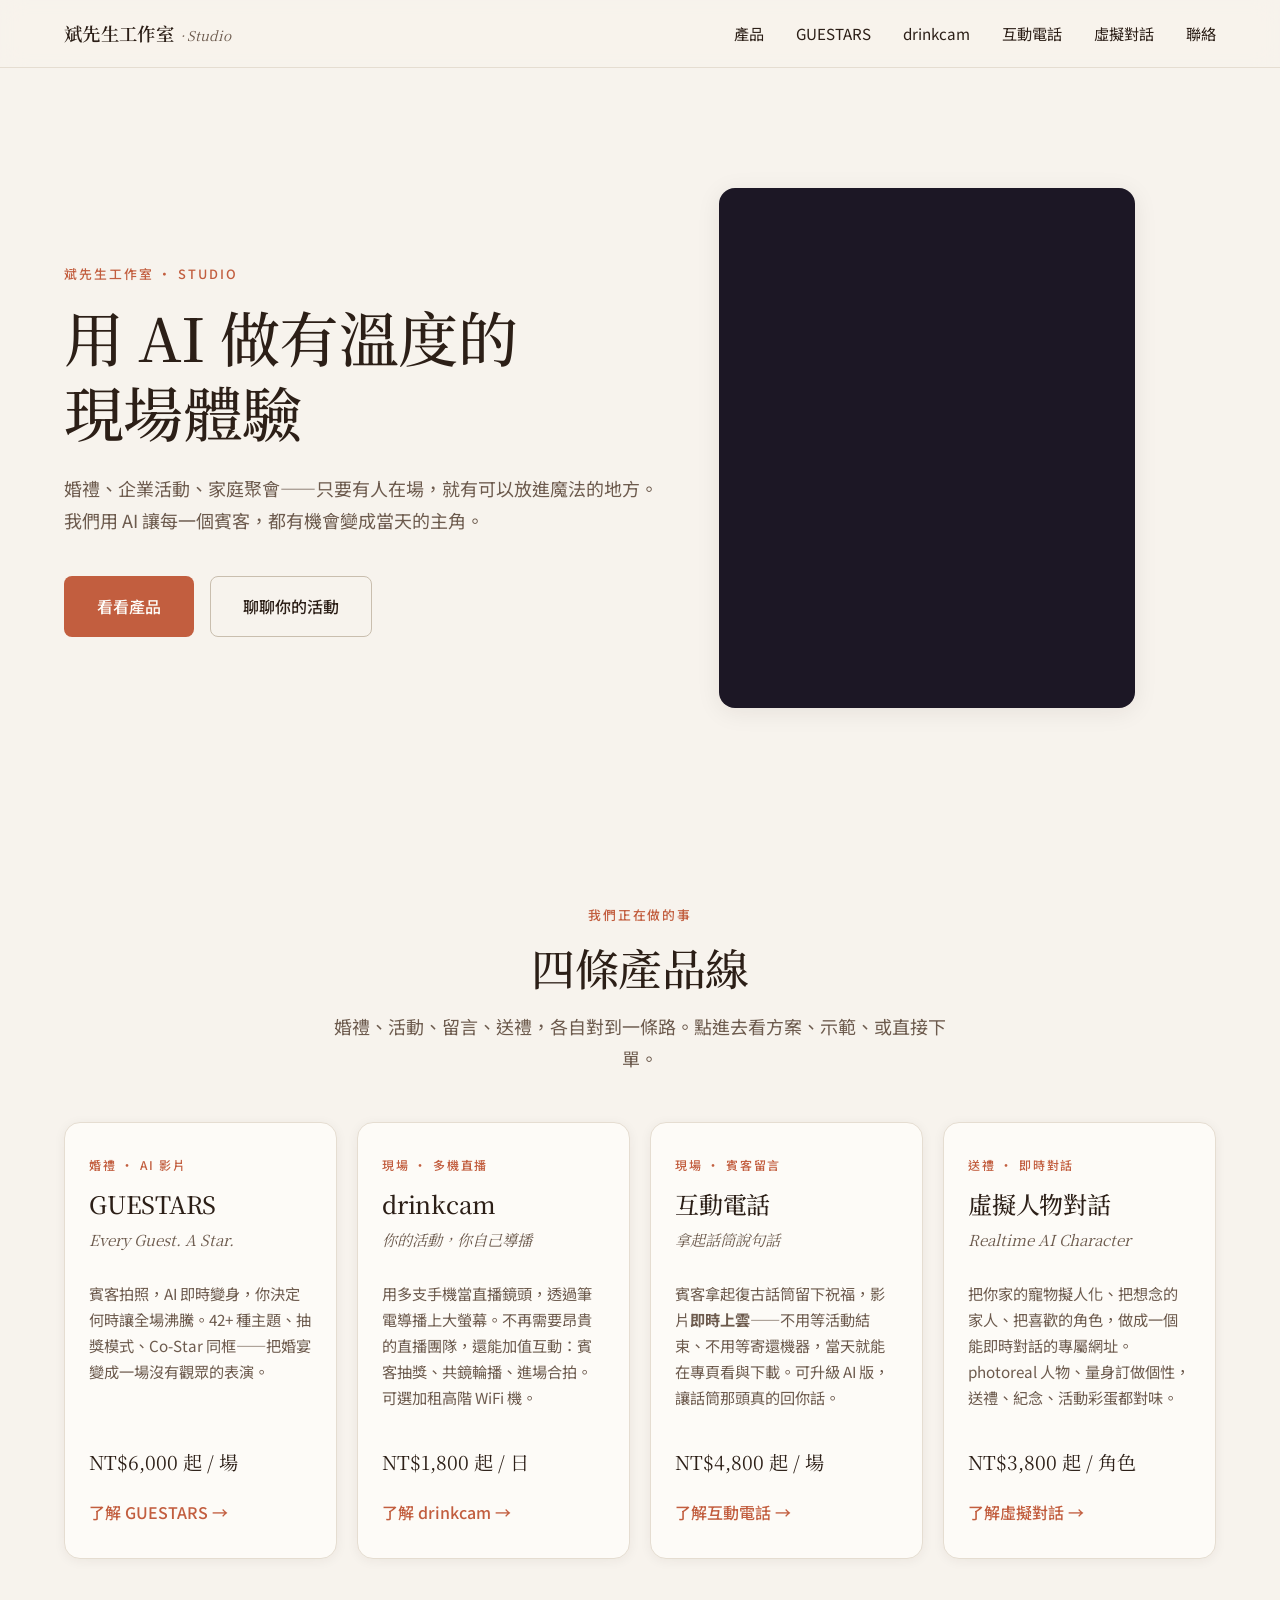
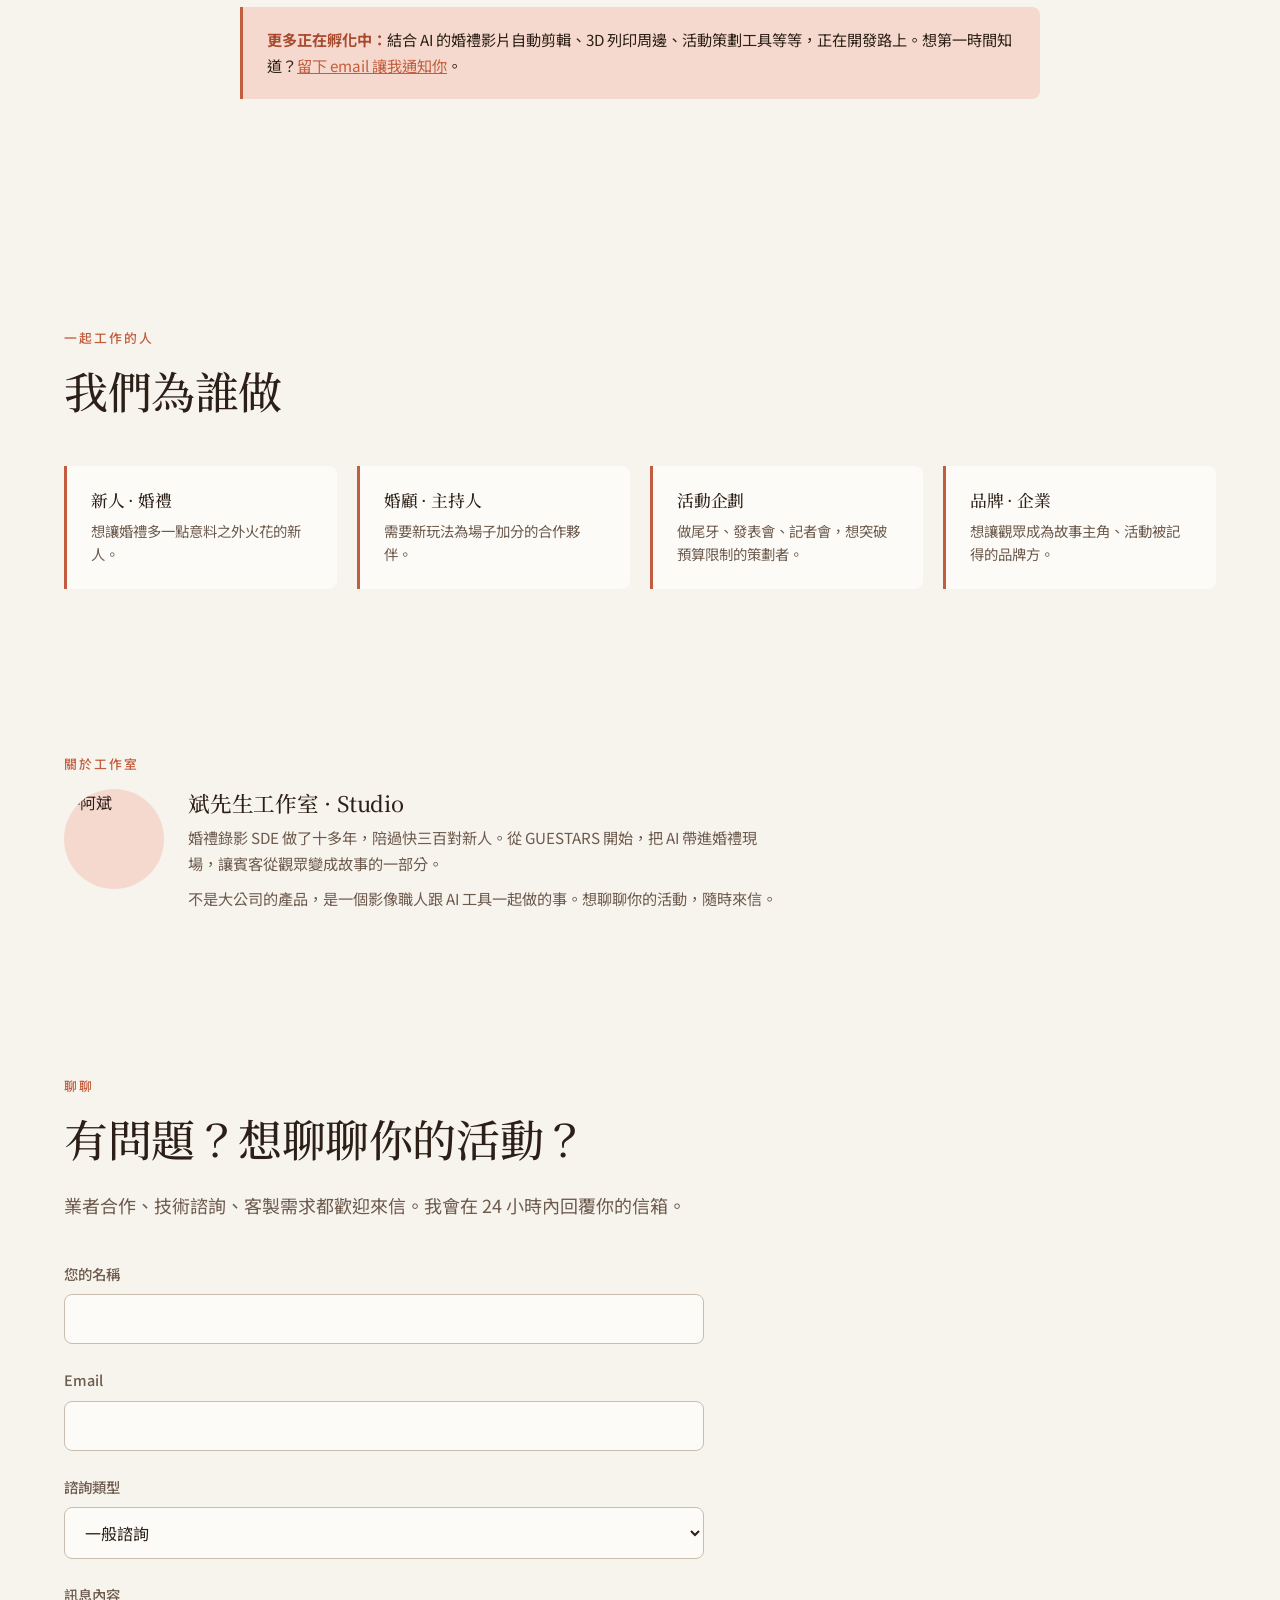
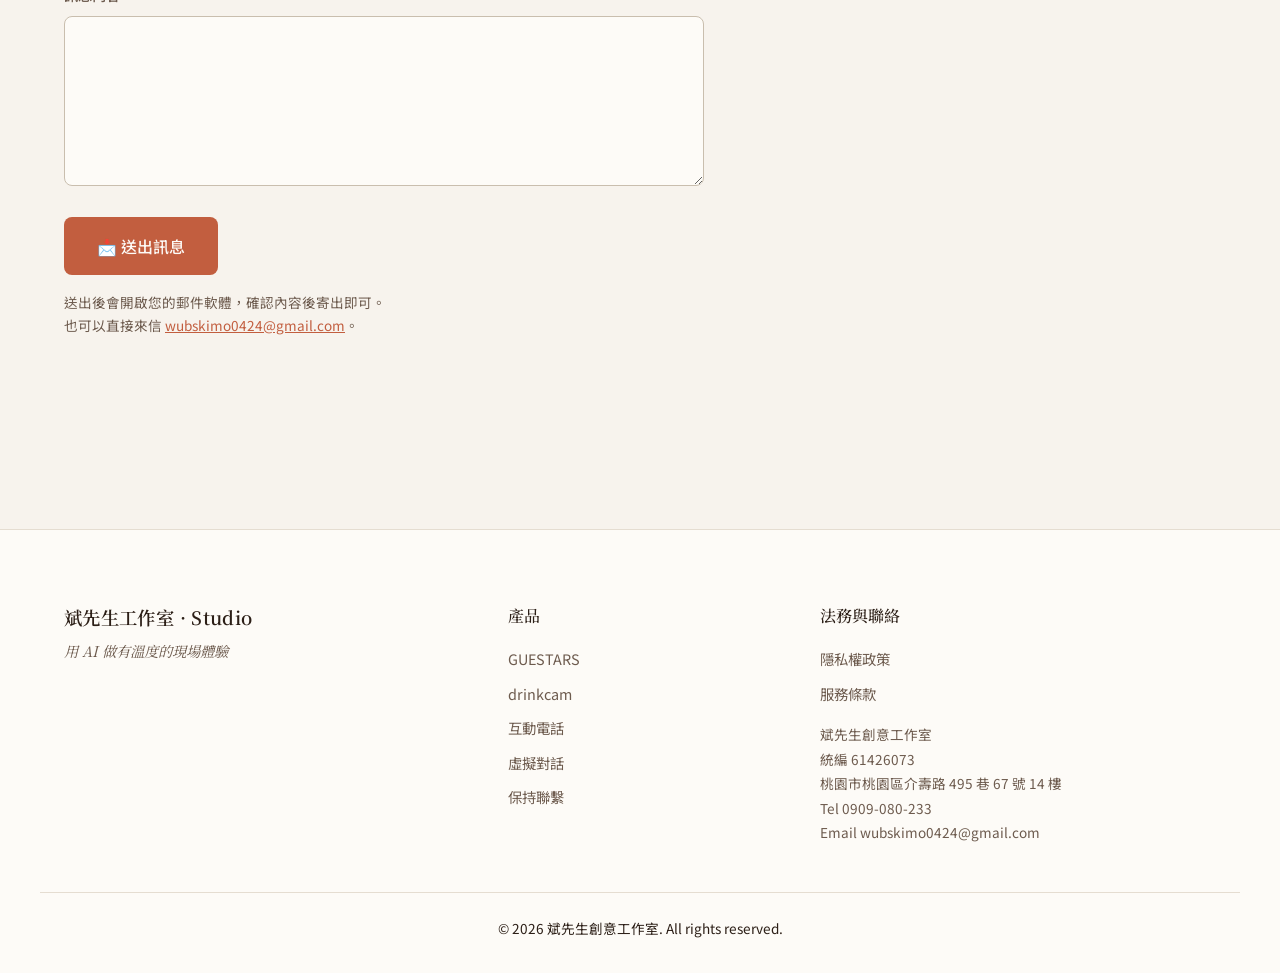
==== index.html @ a873904b "互動電話獨立為第四條產品線 市場既有名稱為「復古電話留言機／audio guestbook」，但同業多為 「錄在機器裡、活動後才給檔案」。本產品為自行改裝，可即時上雲、 網頁自助操作、並可升級 AI " ====
<!DOCTYPE html>
<html lang="zh-Hant">
<head>
  <meta charset="UTF-8">
  <meta name="viewport" content="width=device-width, initial-scale=1.0">
  <title>斌先生工作室 · Studio — 用 AI 做有溫度的現場體驗</title>
  <meta name="description" content="斌先生工作室 · Studio。GUESTARS 婚禮 AI 影片、drinkcam 多機直播、互動電話賓客留言、虛擬人物即時對話，讓每一場活動裡的每一個賓客都成為主角。">
  <meta property="og:title" content="斌先生工作室 · Studio">
  <meta property="og:description" content="用 AI 做有溫度的現場體驗">
  <link rel="preconnect" href="https://fonts.googleapis.com">
  <link rel="preconnect" href="https://fonts.gstatic.com" crossorigin>
  <link href="https://fonts.googleapis.com/css2?family=Noto+Serif+TC:wght@500;600;700&family=Noto+Sans+TC:wght@400;500;600&family=Playfair+Display:ital,wght@0,500;0,700;1,500&family=Inter:wght@400;500;600&display=swap" rel="stylesheet">
  <link rel="stylesheet" href="styles.css">
  <style>
    /* Hero with video */
    .hero-with-media {
      display: grid;
      grid-template-columns: 1.1fr 0.9fr;
      gap: 48px;
      align-items: center;
    }
    .hero-media {
      border-radius: var(--radius);
      overflow: hidden;
      box-shadow: var(--shadow-med);
      aspect-ratio: 4/5;
      background: var(--gs-navy);
      max-height: 520px;
    }
    .hero-media video { width: 100%; height: 100%; object-fit: contain; display: block; }
    @media (max-width: 900px) {
      .hero-with-media { grid-template-columns: 1fr; gap: 32px; }
    }
    /* Compact about */
    .about-compact {
      display: grid;
      grid-template-columns: 100px 1fr;
      gap: 24px;
      align-items: start;
      max-width: 720px;
    }
    .about-avatar {
      width: 100px;
      height: 100px;
      border-radius: 50%;
      overflow: hidden;
      background: var(--accent-soft);
    }
    .about-avatar img { width: 100%; height: 100%; object-fit: cover; }
    .about-compact h3 { font-size: 1.35rem; margin-bottom: 8px; }
    .about-compact p {
      color: var(--text-secondary);
      font-size: 0.95rem;
      line-height: 1.75;
    }
    .about-compact p + p { margin-top: 8px; }
    @media (max-width: 600px) {
      .about-compact { grid-template-columns: 80px 1fr; gap: 16px; }
      .about-avatar { width: 80px; height: 80px; }
    }
    /* 四條產品線：寬螢幕四欄，中等寬度 2×2，手機單欄 */
    .product-grid { grid-template-columns: repeat(4, 1fr); gap: 20px; }
    .product-grid .product-card { padding: 32px 24px; }
    @media (max-width: 1100px) {
      .product-grid { grid-template-columns: repeat(2, 1fr); gap: 24px; }
    }
  </style>
</head>
<body>

  <header class="site-header">
    <nav>
      <a href="/" class="brand">
        <span class="brand-name">斌先生工作室</span>
        <span class="brand-sub">· Studio</span>
      </a>
      <div class="nav-links">
        <a href="#products">產品</a>
        <a href="/guestars">GUESTARS</a>
        <a href="/drinkcam">drinkcam</a>
        <a href="/phone">互動電話</a>
        <a href="/virtualchar">虛擬對話</a>
        <a href="#contact">聯絡</a>
      </div>
      <button class="nav-toggle" aria-label="選單" onclick="this.classList.toggle('active');this.previousElementSibling.classList.toggle('open')">
        <span></span><span></span><span></span>
      </button>
    </nav>
  </header>

  <main>

    <!-- Hero with video -->
    <section class="hero">
      <div class="container">
        <div class="hero-with-media">
          <div>
            <p class="eyebrow">斌先生工作室 · Studio</p>
            <h1>用 AI 做有溫度的<br>現場體驗</h1>
            <p class="lead">婚禮、企業活動、家庭聚會——只要有人在場，就有可以放進魔法的地方。我們用 AI 讓每一個賓客，都有機會變成當天的主角。</p>
            <div class="cta-group">
              <a href="#products" class="btn btn-primary btn-lg">看看產品</a>
              <a href="#contact" class="btn btn-ghost btn-lg">聊聊你的活動</a>
            </div>
          </div>
          <div class="hero-media">
            <video autoplay muted loop playsinline
              poster="https://res.cloudinary.com/dmofz59ft/video/upload/so_1,f_jpg,w_800,q_auto/v1775562006/%E7%8F%BE%E5%A0%B4%E6%B0%A3%E6%B0%9B_xj6jec.jpg"
              src="https://res.cloudinary.com/dmofz59ft/video/upload/v1775562006/%E7%8F%BE%E5%A0%B4%E6%B0%A3%E6%B0%9B_xj6jec.mov">
            </video>
          </div>
        </div>
      </div>
    </section>

    <!-- Products (main draw, moved up) -->
    <section class="products" id="products">
      <div class="container">
        <div class="section-header">
          <p class="eyebrow">我們正在做的事</p>
          <h2>四條產品線</h2>
          <p class="lead">婚禮、活動、留言、送禮，各自對到一條路。點進去看方案、示範、或直接下單。</p>
        </div>
        <div class="product-grid">

          <article class="product-card">
            <span class="tag">婚禮 · AI 影片</span>
            <h3>GUESTARS</h3>
            <p class="tagline">Every Guest. A Star.</p>
            <p class="desc">賓客拍照，AI 即時變身，你決定何時讓全場沸騰。42+ 種主題、抽獎模式、Co-Star 同框——把婚宴變成一場沒有觀眾的表演。</p>
            <p class="price">NT$6,000 起 / 場</p>
            <a href="/guestars" class="card-link">了解 GUESTARS →</a>
          </article>

          <article class="product-card">
            <span class="tag">現場 · 多機直播</span>
            <h3>drinkcam</h3>
            <p class="tagline">你的活動，你自己導播</p>
            <p class="desc">用多支手機當直播鏡頭，透過筆電導播上大螢幕。不再需要昂貴的直播團隊，還能加值互動：賓客抽獎、共鏡輪播、進場合拍。可選加租高階 WiFi 機。</p>
            <p class="price">NT$1,800 起 / 日</p>
            <a href="/drinkcam" class="card-link">了解 drinkcam →</a>
          </article>

          <article class="product-card">
            <span class="tag">現場 · 賓客留言</span>
            <h3>互動電話</h3>
            <p class="tagline">拿起話筒說句話</p>
            <p class="desc">賓客拿起復古話筒留下祝福，影片<strong>即時上雲</strong>——不用等活動結束、不用等寄還機器，當天就能在專頁看與下載。可升級 AI 版，讓話筒那頭真的回你話。</p>
            <p class="price">NT$4,800 起 / 場</p>
            <a href="/phone" class="card-link">了解互動電話 →</a>
          </article>

          <article class="product-card">
            <span class="tag">送禮 · 即時對話</span>
            <h3>虛擬人物對話</h3>
            <p class="tagline">Realtime AI Character</p>
            <p class="desc">把你家的寵物擬人化、把想念的家人、把喜歡的角色，做成一個能即時對話的專屬網址。photoreal 人物、量身訂做個性，送禮、紀念、活動彩蛋都對味。</p>
            <p class="price">NT$3,800 起 / 角色</p>
            <a href="/virtualchar" class="card-link">了解虛擬對話 →</a>
          </article>

        </div>

        <div class="callout" style="margin-top:48px; max-width:800px; margin-left:auto; margin-right:auto;">
          <strong>更多正在孵化中：</strong>結合 AI 的婚禮影片自動剪輯、3D 列印周邊、活動策劃工具等等，正在開發路上。想第一時間知道？<a href="#contact" style="color:var(--accent);">留下 email 讓我通知你</a>。
        </div>
      </div>
    </section>

    <!-- Who We Serve -->
    <section class="who">
      <div class="container">
        <p class="eyebrow">一起工作的人</p>
        <h2>我們為誰做</h2>
        <div class="who-grid">
          <div class="who-item">
            <h4>新人 · 婚禮</h4>
            <p>想讓婚禮多一點意料之外火花的新人。</p>
          </div>
          <div class="who-item">
            <h4>婚顧 · 主持人</h4>
            <p>需要新玩法為場子加分的合作夥伴。</p>
          </div>
          <div class="who-item">
            <h4>活動企劃</h4>
            <p>做尾牙、發表會、記者會，想突破預算限制的策劃者。</p>
          </div>
          <div class="who-item">
            <h4>品牌 · 企業</h4>
            <p>想讓觀眾成為故事主角、活動被記得的品牌方。</p>
          </div>
        </div>
      </div>
    </section>

    <!-- Compact About (moved after products) -->
    <section class="about tight" id="about">
      <div class="container">
        <p class="eyebrow">關於工作室</p>
        <div class="about-compact">
          <div class="about-avatar">
            <img src="https://res.cloudinary.com/dmofz59ft/image/upload/w_200,h_200,c_fill,g_face,q_auto/v1775480224/%E9%98%BF%E6%96%8C_yod50g.webp" alt="阿斌">
          </div>
          <div>
            <h3>斌先生工作室 · Studio</h3>
            <p>婚禮錄影 SDE 做了十多年，陪過快三百對新人。從 GUESTARS 開始，把 AI 帶進婚禮現場，讓賓客從觀眾變成故事的一部分。</p>
            <p>不是大公司的產品，是一個影像職人跟 AI 工具一起做的事。想聊聊你的活動，隨時來信。</p>
          </div>
        </div>
      </div>
    </section>

    <!-- Contact -->
    <section class="contact" id="contact">
      <div class="container">
        <p class="eyebrow">聊聊</p>
        <h2>有問題？想聊聊你的活動？</h2>
        <p class="lead">業者合作、技術諮詢、客製需求都歡迎來信。我會在 24 小時內回覆你的信箱。</p>

        <form class="contact-form" id="contactForm">
          <div class="form-row">
            <label for="name">您的名稱</label>
            <input type="text" id="name" name="name" required>
          </div>
          <div class="form-row">
            <label for="email">Email</label>
            <input type="email" id="email" name="email" required>
          </div>
          <div class="form-row">
            <label for="type">諮詢類型</label>
            <select id="type" name="type">
              <option>一般諮詢</option>
              <option>婚顧 / 主持人合作</option>
              <option>企業活動 / 品牌合作</option>
              <option>客製化需求</option>
              <option>技術問題</option>
            </select>
          </div>
          <div class="form-row">
            <label for="message">訊息內容</label>
            <textarea id="message" name="message" rows="6" required></textarea>
          </div>
          <button type="submit" class="btn btn-primary btn-lg">📩 送出訊息</button>
          <p style="font-size:0.85rem; color:var(--text-secondary); margin-top:16px;">
            送出後會開啟您的郵件軟體，確認內容後寄出即可。<br>
            也可以直接來信
            <a href="mailto:wubskimo0424@gmail.com" style="color:var(--accent);">wubskimo0424@gmail.com</a>。
          </p>
        </form>
      </div>
    </section>

  </main>

  <footer class="site-footer">
    <div class="container footer-grid">
      <div class="footer-brand">
        <p class="brand-name">斌先生工作室 · Studio</p>
        <p class="tagline">用 AI 做有溫度的現場體驗</p>
      </div>
      <div class="footer-products">
        <p class="footer-heading">產品</p>
        <a href="/guestars">GUESTARS</a>
        <a href="/drinkcam">drinkcam</a>
        <a href="/phone">互動電話</a>
        <a href="/virtualchar">虛擬對話</a>
        <a href="#contact">保持聯繫</a>
      </div>
      <div class="footer-legal">
        <p class="footer-heading">法務與聯絡</p>
        <a href="/privacy">隱私權政策</a>
        <a href="/terms">服務條款</a>
        <address class="contact-info">
          斌先生創意工作室<br>
          統編 61426073<br>
          桃園市桃園區介壽路 495 巷 67 號 14 樓<br>
          Tel 0909-080-233<br>
          Email wubskimo0424@gmail.com
        </address>
      </div>
    </div>
    <div class="container footer-bottom">
      <p>© 2026 斌先生創意工作室. All rights reserved.</p>
    </div>
  </footer>

  <script>
    // 聯絡表單：官網為靜態站（無後端），改以使用者的郵件軟體寄出，
    // 收件人即為官網聯絡信箱。避免表單送出後無人收件。
    (function () {
      var form = document.getElementById('contactForm');
      if (!form) return;

      form.addEventListener('submit', function (e) {
        e.preventDefault();

        var name    = (form.name.value    || '').trim();
        var email   = (form.email.value   || '').trim();
        var type    = form.type.value     || '一般諮詢';
        var message = (form.message.value || '').trim();

        var subject = '【官網諮詢】' + type + ' — ' + name;
        var body    =
          '諮詢類型：' + type + '\n' +
          '姓名：'     + name + '\n' +
          'Email：'    + email + '\n' +
          '\n─────────────\n\n' +
          message + '\n';

        window.location.href =
          'mailto:wubskimo0424@gmail.com' +
          '?subject=' + encodeURIComponent(subject) +
          '&body='    + encodeURIComponent(body);
      });
    })();
  </script>

</body>
</html>
---- styles.css ----
/* ==========================================================================
   斌先生工作室 · Studio — Design System
   Claude 米色暖橘 × 文青職人
   ========================================================================== */

:root {
  /* Colors */
  --bg: #F7F3ED;
  --surface: #FDFBF7;
  --text-primary: #2C1F17;
  --text-secondary: #6D5B4E;
  --text-muted: #9B8A7C;
  --accent: #C25E3F;
  --accent-hover: #A94A2E;
  --accent-soft: #F5D9CE;
  --border: #E5DDD1;
  --border-strong: #C9BEAE;
  --success: #6B8B4D;

  /* GUESTARS 品牌沿用色 (子頁點綴用) */
  --gs-navy: #1C1725;
  --gs-coral: #C4819A;
  --gs-gold: #C9A87C;
  --gs-cream: #F5F0EB;

  /* Shadows */
  --shadow-soft: 0 2px 12px rgba(44, 31, 23, 0.06);
  --shadow-med: 0 4px 24px rgba(44, 31, 23, 0.08);
  --shadow-strong: 0 8px 32px rgba(44, 31, 23, 0.12);

  /* Typography */
  --font-serif: "Noto Serif TC", "Playfair Display", "EB Garamond", Georgia, serif;
  --font-sans: "Noto Sans TC", "Inter", -apple-system, BlinkMacSystemFont, "Segoe UI", sans-serif;
  --font-mono: "JetBrains Mono", "Fira Code", ui-monospace, monospace;

  /* Layout */
  --container-max: 1200px;
  --container-narrow: 800px;
  --section-py: 96px;
  --radius-sm: 8px;
  --radius: 16px;
  --radius-lg: 24px;
}

/* Reset */
*, *::before, *::after { box-sizing: border-box; margin: 0; padding: 0; }
html { scroll-behavior: smooth; scroll-padding-top: 80px; }
body {
  font-family: var(--font-sans);
  background: var(--bg);
  color: var(--text-primary);
  line-height: 1.7;
  -webkit-font-smoothing: antialiased;
  -moz-osx-font-smoothing: grayscale;
}
img, video { max-width: 100%; height: auto; display: block; }

/* Container */
.container {
  max-width: var(--container-max);
  margin: 0 auto;
  padding: 0 24px;
}
.container-narrow {
  max-width: var(--container-narrow);
  margin: 0 auto;
  padding: 0 24px;
}

/* Typography */
h1, h2, h3, h4, h5 {
  font-family: var(--font-serif);
  font-weight: 500;
  line-height: 1.25;
  color: var(--text-primary);
  letter-spacing: -0.01em;
}
h1 { font-size: clamp(2.25rem, 5vw, 3.75rem); }
h2 { font-size: clamp(1.75rem, 3.5vw, 2.75rem); }
h3 { font-size: 1.5rem; }
h4 { font-size: 1.25rem; }
h5 { font-size: 1.05rem; }

p, li { color: var(--text-primary); }
p + p { margin-top: 12px; }

.eyebrow {
  display: inline-block;
  font-size: 0.8rem;
  font-weight: 500;
  letter-spacing: 0.15em;
  text-transform: uppercase;
  color: var(--accent);
  margin-bottom: 14px;
}
.lead {
  font-size: 1.125rem;
  color: var(--text-secondary);
  max-width: 640px;
  margin-top: 24px;
  line-height: 1.75;
}
.tagline {
  font-family: var(--font-serif);
  font-style: italic;
  color: var(--text-secondary);
}
.text-muted { color: var(--text-secondary); }
.text-center { text-align: center; }
.text-center .lead { margin-left: auto; margin-right: auto; }

/* Site header */
.site-header {
  background: rgba(247, 243, 237, 0.85);
  backdrop-filter: saturate(180%) blur(12px);
  -webkit-backdrop-filter: saturate(180%) blur(12px);
  border-bottom: 1px solid var(--border);
  position: sticky;
  top: 0;
  z-index: 100;
}
.site-header nav {
  display: flex;
  justify-content: space-between;
  align-items: center;
  padding: 18px 24px;
  max-width: var(--container-max);
  margin: 0 auto;
}
.brand {
  text-decoration: none;
  color: var(--text-primary);
  display: inline-flex;
  align-items: baseline;
  gap: 6px;
}
.brand-name {
  font-family: var(--font-serif);
  font-size: 1.15rem;
  font-weight: 600;
  letter-spacing: 0.02em;
}
.brand-sub {
  font-family: var(--font-serif);
  font-style: italic;
  font-size: 0.85rem;
  color: var(--text-secondary);
}
.nav-links {
  display: flex;
  gap: 32px;
  align-items: center;
}
.nav-links a {
  color: var(--text-primary);
  text-decoration: none;
  font-size: 0.95rem;
  transition: color 0.2s;
  position: relative;
}
.nav-links a:hover { color: var(--accent); }
.nav-links a.active { color: var(--accent); }
.nav-links a.active::after {
  content: "";
  position: absolute;
  bottom: -6px; left: 0; right: 0;
  height: 2px;
  background: var(--accent);
  border-radius: 2px;
}

/* Sections */
section { padding: var(--section-py) 0; }
section.tight { padding: 64px 0; }

/* Hero */
.hero { padding: calc(var(--section-py) + 24px) 0 var(--section-py); }
.hero h1 { max-width: 900px; }

/* Buttons */
.btn {
  display: inline-flex;
  align-items: center;
  justify-content: center;
  gap: 6px;
  padding: 14px 28px;
  border-radius: var(--radius-sm);
  text-decoration: none;
  font-weight: 500;
  transition: all 0.2s;
  font-size: 0.95rem;
  cursor: pointer;
  border: 1px solid transparent;
  font-family: var(--font-sans);
  white-space: nowrap;
}
.btn-primary {
  background: var(--accent);
  color: var(--surface);
}
.btn-primary:hover {
  background: var(--accent-hover);
  transform: translateY(-1px);
}
.btn-ghost {
  background: transparent;
  color: var(--text-primary);
  border-color: var(--border-strong);
}
.btn-ghost:hover {
  border-color: var(--accent);
  color: var(--accent);
}
.btn-lg { padding: 16px 32px; font-size: 1rem; }
.cta-group {
  display: flex;
  gap: 16px;
  margin-top: 40px;
  flex-wrap: wrap;
}

/* Cards / Product grid */
.product-grid {
  display: grid;
  grid-template-columns: repeat(3, 1fr);
  gap: 28px;
  margin-top: 48px;
}
.product-card {
  background: var(--surface);
  padding: 40px 32px;
  border-radius: var(--radius);
  border: 1px solid var(--border);
  box-shadow: var(--shadow-soft);
  transition: transform 0.25s, box-shadow 0.25s;
  display: flex;
  flex-direction: column;
}
.product-card:hover {
  transform: translateY(-3px);
  box-shadow: var(--shadow-med);
}
.tag {
  display: inline-block;
  font-size: 0.75rem;
  color: var(--accent);
  text-transform: uppercase;
  letter-spacing: 0.15em;
  margin-bottom: 14px;
  font-weight: 500;
}
.product-card h3 { margin-bottom: 8px; }
.product-card .tagline { margin-bottom: 16px; font-size: 0.95rem; }
.product-card p.desc {
  color: var(--text-secondary);
  flex-grow: 1;
  margin-bottom: 24px;
  font-size: 0.95rem;
}
.price {
  font-family: var(--font-serif);
  font-size: 1.2rem;
  color: var(--text-primary);
  margin-bottom: 20px;
}
.card-link {
  color: var(--accent);
  text-decoration: none;
  font-weight: 500;
  margin-top: auto;
  display: inline-flex;
  align-items: center;
  gap: 4px;
  transition: gap 0.2s;
}
.card-link:hover { gap: 8px; }
.product-placeholder {
  background: transparent;
  border: 1px dashed var(--border-strong);
}
.product-placeholder h3 { color: var(--text-secondary); }

/* About */
.about-grid {
  display: grid;
  grid-template-columns: 1fr 1.5fr;
  gap: 64px;
  align-items: center;
}
.about-image img {
  border-radius: var(--radius);
  box-shadow: var(--shadow-med);
  aspect-ratio: 4/5;
  object-fit: cover;
  background: var(--border);
}
.about-text p + p { margin-top: 16px; color: var(--text-secondary); line-height: 1.8; }
.about-text > p:first-of-type { color: var(--text-primary); }

/* Who We Serve */
.who-grid {
  display: grid;
  grid-template-columns: repeat(4, 1fr);
  gap: 20px;
  margin-top: 48px;
}
.who-item {
  padding: 24px;
  border-left: 3px solid var(--accent);
  background: var(--surface);
  border-radius: 0 var(--radius-sm) var(--radius-sm) 0;
}
.who-item h4 { margin-bottom: 8px; font-size: 1.05rem; }
.who-item p { color: var(--text-secondary); font-size: 0.9rem; line-height: 1.6; }

/* Contact form */
.contact-form {
  max-width: 640px;
  margin-top: 40px;
}
.form-row { margin-bottom: 24px; }
.form-row label {
  display: block;
  margin-bottom: 8px;
  font-size: 0.9rem;
  color: var(--text-secondary);
  font-weight: 500;
}
.form-row input,
.form-row select,
.form-row textarea {
  width: 100%;
  padding: 12px 16px;
  border: 1px solid var(--border-strong);
  border-radius: var(--radius-sm);
  background: var(--surface);
  font-family: var(--font-sans);
  font-size: 1rem;
  color: var(--text-primary);
  transition: border-color 0.2s, box-shadow 0.2s;
}
.form-row input:focus,
.form-row select:focus,
.form-row textarea:focus {
  outline: none;
  border-color: var(--accent);
  box-shadow: 0 0 0 3px var(--accent-soft);
}
.form-row textarea { resize: vertical; min-height: 120px; }

/* Footer */
.site-footer {
  background: var(--surface);
  border-top: 1px solid var(--border);
  padding: 72px 0 32px;
  margin-top: 96px;
}
.footer-grid {
  display: grid;
  grid-template-columns: 1.5fr 1fr 1.5fr;
  gap: 48px;
  margin-bottom: 48px;
}
.footer-brand .brand-name { font-size: 1.15rem; }
.footer-brand .tagline { margin-top: 6px; font-size: 0.9rem; }
.footer-heading {
  font-family: var(--font-serif);
  font-weight: 500;
  font-size: 1rem;
  color: var(--text-primary);
  margin-bottom: 18px;
}
.site-footer a {
  color: var(--text-secondary);
  text-decoration: none;
  display: block;
  margin-bottom: 10px;
  font-size: 0.9rem;
  transition: color 0.2s;
}
.site-footer a:hover { color: var(--accent); }
.contact-info {
  color: var(--text-secondary);
  font-size: 0.85rem;
  margin-top: 16px;
  line-height: 1.8;
  font-style: normal;
}
.footer-bottom {
  border-top: 1px solid var(--border);
  padding-top: 24px;
  text-align: center;
  color: var(--text-muted);
  font-size: 0.85rem;
}

/* --------------------------------------------------------
   Product page specifics — 定價表、方案、FAQ
   -------------------------------------------------------- */
.section-header { text-align: center; margin-bottom: 40px; }
.section-header p.lead { margin: 16px auto 0; }

.pricing-plans {
  display: grid;
  grid-template-columns: repeat(3, 1fr);
  gap: 24px;
  margin-top: 48px;
}
.pricing-plan {
  background: var(--surface);
  border: 1px solid var(--border);
  border-radius: var(--radius);
  padding: 36px 28px 32px;
  display: flex;
  flex-direction: column;
  transition: transform 0.2s, box-shadow 0.2s;
}
.pricing-plan:hover { box-shadow: var(--shadow-soft); }
.pricing-plan.recommended {
  border-color: var(--accent);
  background: var(--surface);
  position: relative;
  box-shadow: var(--shadow-med);
}
.pricing-plan.recommended::before {
  content: "推薦";
  position: absolute;
  top: -12px;
  left: 50%;
  transform: translateX(-50%);
  background: var(--accent);
  color: var(--surface);
  padding: 5px 14px;
  border-radius: 999px;
  font-size: 0.75rem;
  letter-spacing: 0.15em;
  font-weight: 500;
}
.plan-name {
  font-family: var(--font-serif);
  font-size: 1.15rem;
  color: var(--text-primary);
  margin-bottom: 6px;
}
.plan-desc {
  color: var(--text-secondary);
  font-size: 0.9rem;
  margin-bottom: 20px;
}
.plan-price {
  font-family: var(--font-serif);
  font-size: 2.25rem;
  color: var(--text-primary);
  margin: 0 0 4px;
  line-height: 1.1;
}
.plan-price small {
  font-size: 0.9rem;
  color: var(--text-secondary);
  font-family: var(--font-sans);
  font-weight: normal;
}
.plan-unit { font-size: 0.85rem; color: var(--text-secondary); margin-bottom: 20px; }
.plan-features {
  list-style: none;
  padding: 0;
  margin: 20px 0 24px;
  flex-grow: 1;
}
.plan-features li {
  padding: 10px 0;
  border-bottom: 1px solid var(--border);
  color: var(--text-secondary);
  font-size: 0.9rem;
  padding-left: 22px;
  position: relative;
  line-height: 1.5;
}
.plan-features li:last-child { border-bottom: none; }
.plan-features li::before {
  content: "✓";
  position: absolute;
  left: 0;
  color: var(--accent);
  font-weight: 600;
}

/* FAQ */
.faq-list { margin-top: 40px; }
.faq-item {
  border-bottom: 1px solid var(--border);
  padding: 24px 0;
}
.faq-item h4 { margin-bottom: 10px; color: var(--text-primary); font-size: 1.1rem; }
.faq-item p { color: var(--text-secondary); line-height: 1.7; }

/* Feature list (drinkcam) */
.feature-list {
  display: grid;
  grid-template-columns: repeat(3, 1fr);
  gap: 32px;
  margin-top: 48px;
}
.feature {
  padding: 8px 0;
}
.feature h4 { margin-bottom: 10px; }
.feature p { color: var(--text-secondary); font-size: 0.95rem; }

/* How it works step blocks */
.steps {
  display: grid;
  grid-template-columns: repeat(4, 1fr);
  gap: 20px;
  margin-top: 48px;
}
.step {
  text-align: center;
  padding: 24px 16px;
  background: var(--surface);
  border-radius: var(--radius);
  border: 1px solid var(--border);
}
.step-num {
  font-family: var(--font-serif);
  font-size: 2rem;
  color: var(--accent);
  display: block;
  margin-bottom: 8px;
}
.step h4 { font-size: 1rem; margin-bottom: 6px; }
.step p { font-size: 0.85rem; color: var(--text-secondary); }

/* Note / callout */
.callout {
  background: var(--accent-soft);
  border-left: 3px solid var(--accent);
  padding: 20px 24px;
  border-radius: 0 var(--radius-sm) var(--radius-sm) 0;
  margin: 32px 0;
  color: var(--text-primary);
  font-size: 0.95rem;
}
.callout strong { color: var(--accent-hover); }

/* Legal pages */
.legal-content { padding: 64px 0 96px; }
.legal-content h1 { margin-bottom: 8px; }
.legal-content .updated {
  color: var(--text-muted);
  font-size: 0.9rem;
  margin-bottom: 40px;
}
.legal-content h2 { margin: 40px 0 12px; font-size: 1.35rem; }
.legal-content p { margin-bottom: 12px; color: var(--text-secondary); line-height: 1.85; }
.legal-content ol, .legal-content ul {
  margin: 12px 0 20px 24px;
  color: var(--text-secondary);
}
.legal-content li { margin-bottom: 6px; line-height: 1.75; }

/* Responsive */
/* Hamburger menu button (hidden on desktop) */
.nav-toggle {
  display: none;
  background: none;
  border: none;
  cursor: pointer;
  padding: 8px;
  z-index: 110;
}
.nav-toggle span {
  display: block;
  width: 24px;
  height: 2px;
  background: var(--text-primary);
  margin: 5px 0;
  border-radius: 2px;
  transition: transform 0.3s, opacity 0.3s;
}
.nav-toggle.active span:nth-child(1) { transform: translateY(7px) rotate(45deg); }
.nav-toggle.active span:nth-child(2) { opacity: 0; }
.nav-toggle.active span:nth-child(3) { transform: translateY(-7px) rotate(-45deg); }

@media (max-width: 900px) {
  :root { --section-py: 72px; }
  .about-grid { grid-template-columns: 1fr; gap: 32px; }
  .product-grid { grid-template-columns: 1fr; }
  .who-grid { grid-template-columns: repeat(2, 1fr); }
  .pricing-plans { grid-template-columns: 1fr; }
  .feature-list { grid-template-columns: 1fr; }
  .steps { grid-template-columns: repeat(2, 1fr); }
  .footer-grid { grid-template-columns: 1fr; gap: 32px; }
  .site-header nav { padding: 14px 20px; }

  .nav-toggle { display: block; }
  .nav-links {
    display: none;
    position: absolute;
    top: 100%;
    left: 0;
    right: 0;
    background: var(--surface);
    flex-direction: column;
    gap: 0;
    border-bottom: 1px solid var(--border);
    box-shadow: var(--shadow-med);
  }
  .nav-links.open { display: flex; }
  .nav-links a {
    padding: 16px 24px;
    border-top: 1px solid var(--border);
    font-size: 1rem;
  }
  .nav-links a.active::after { display: none; }
}
@media (max-width: 600px) {
  :root { --section-py: 56px; }
  .who-grid { grid-template-columns: 1fr; }
  .steps { grid-template-columns: 1fr; }
  .cta-group .btn { width: 100%; }
}
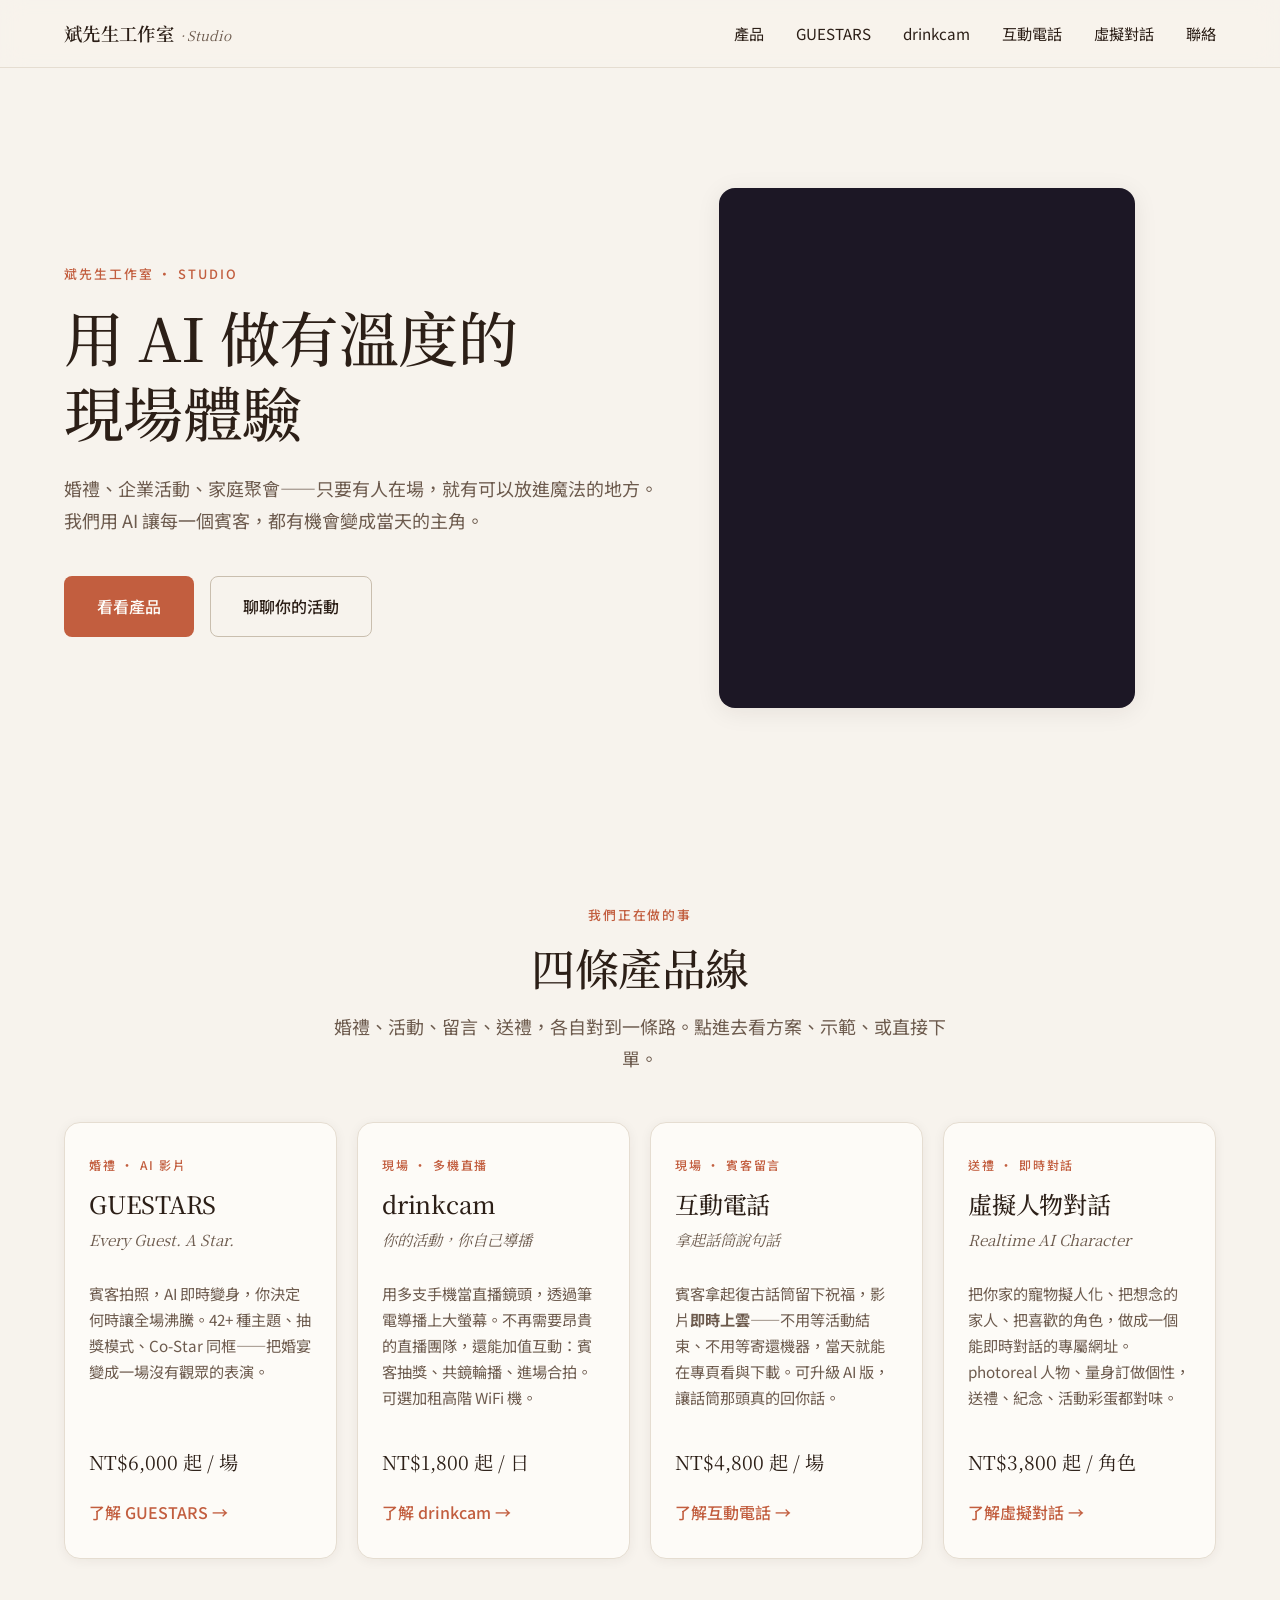
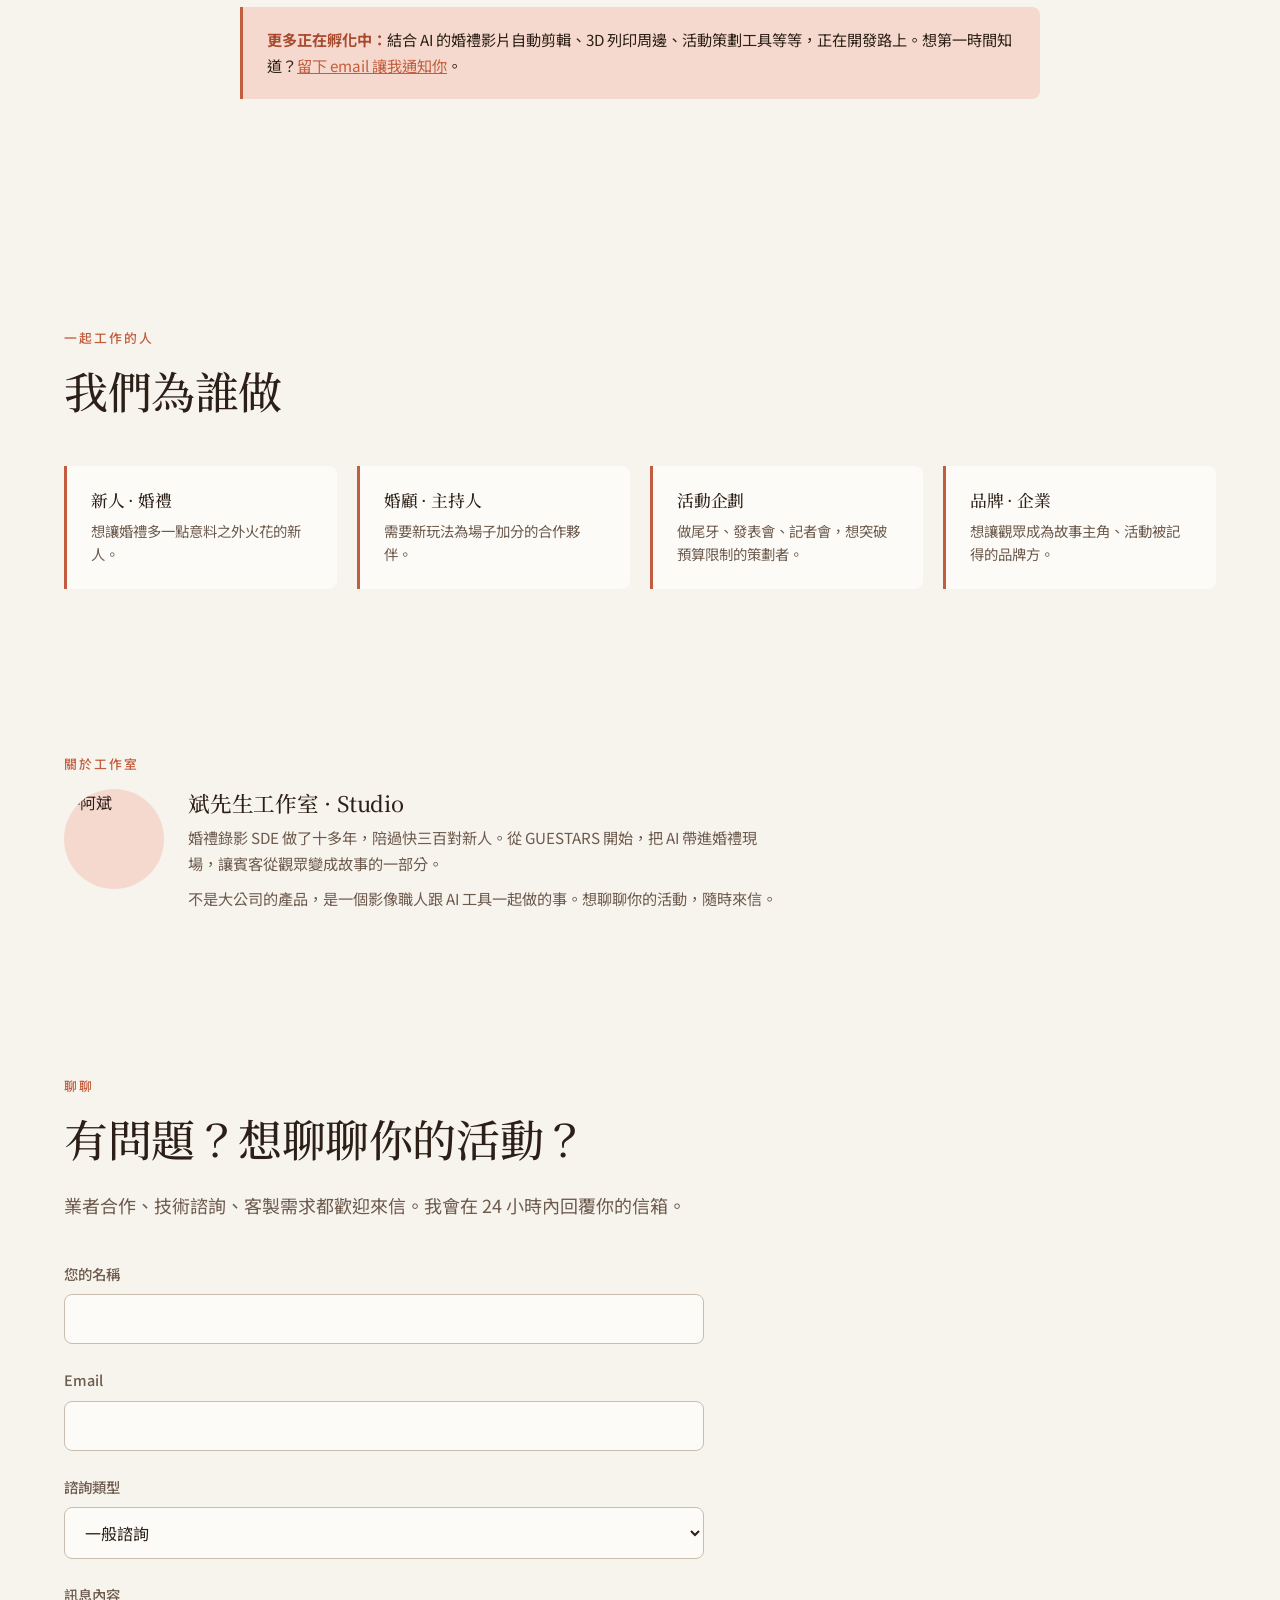
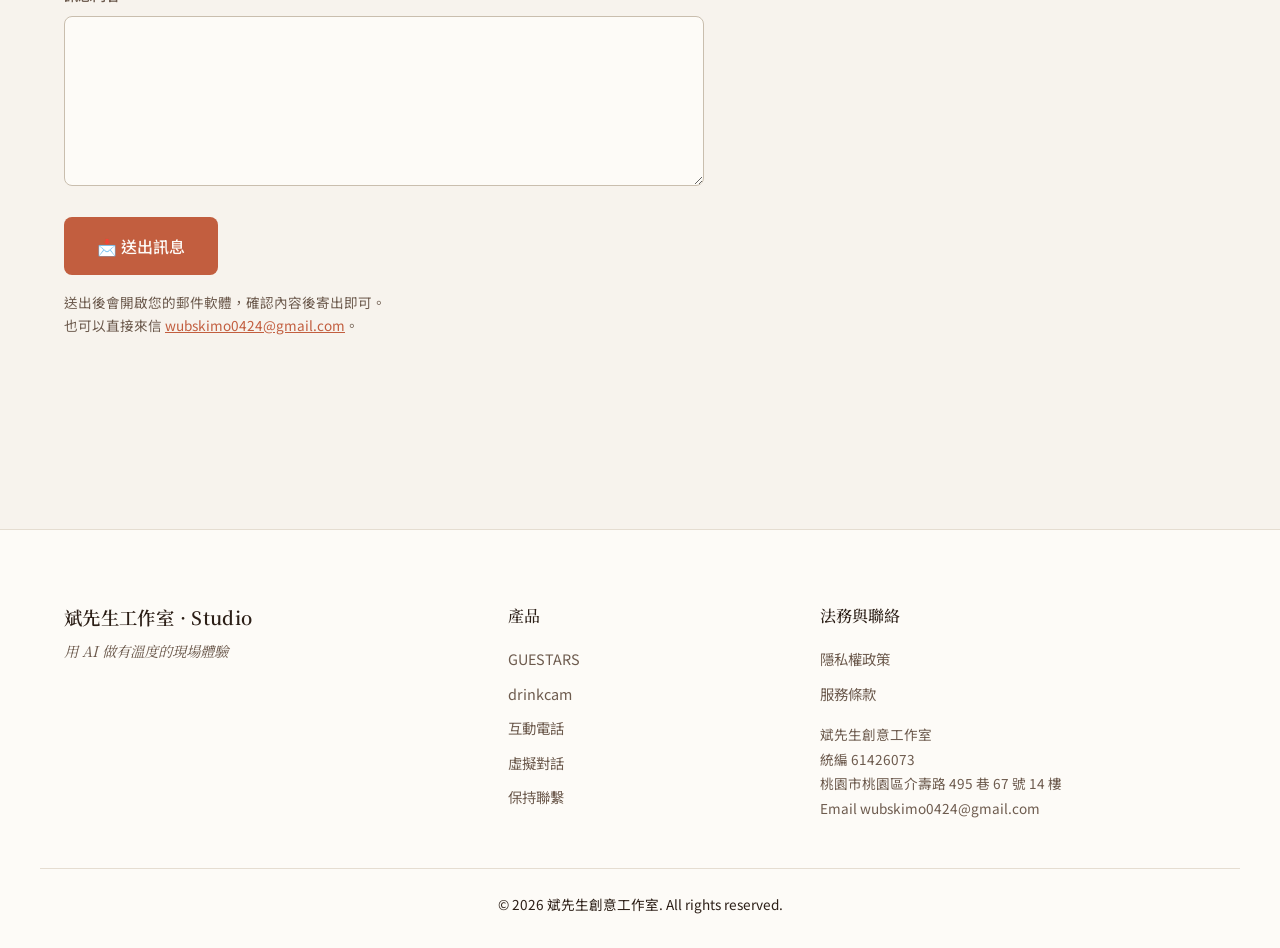
==== commit 22b543fd: "全站移除電話號碼 綠界審查已通過，電話號碼公開後接到大量廣告電話， 自頁尾、隱私/條款頁、ecpay-review、結構化資料(Organization telephone) 與 llms.txt 全" ====
--- a/index.html
+++ b/index.html
@@ -65,6 +65,48 @@
       .product-grid { grid-template-columns: repeat(2, 1fr); gap: 24px; }
     }
   </style>
+
+  <script type="application/ld+json">
+{
+  "@context": "https://schema.org",
+  "@graph": [
+    {
+      "@type": "Organization",
+      "@id": "https://guestars.tw/#org",
+      "name": "斌先生工作室",
+      "alternateName": [
+        "Binsir Studio",
+        "斌先生創意工作室"
+      ],
+      "url": "https://guestars.tw",
+      "email": "wubskimo0424@gmail.com",
+      "taxID": "61426073",
+      "description": "用 AI 做有溫度的現場體驗。婚禮 AI 影片變身、多機直播、互動電話賓客留言、虛擬人物即時對話。",
+      "address": {
+        "@type": "PostalAddress",
+        "streetAddress": "介壽路 495 巷 67 號 14 樓",
+        "addressLocality": "桃園區",
+        "addressRegion": "桃園市",
+        "addressCountry": "TW"
+      },
+      "areaServed": {
+        "@type": "Country",
+        "name": "台灣"
+      }
+    },
+    {
+      "@type": "WebSite",
+      "@id": "https://guestars.tw/#website",
+      "url": "https://guestars.tw",
+      "name": "斌先生工作室 · Studio",
+      "publisher": {
+        "@id": "https://guestars.tw/#org"
+      },
+      "inLanguage": "zh-Hant"
+    }
+  ]
+}
+  </script>
 </head>
 <body>
 
@@ -274,7 +316,6 @@
           斌先生創意工作室<br>
           統編 61426073<br>
           桃園市桃園區介壽路 495 巷 67 號 14 樓<br>
-          Tel 0909-080-233<br>
           Email wubskimo0424@gmail.com
         </address>
       </div>
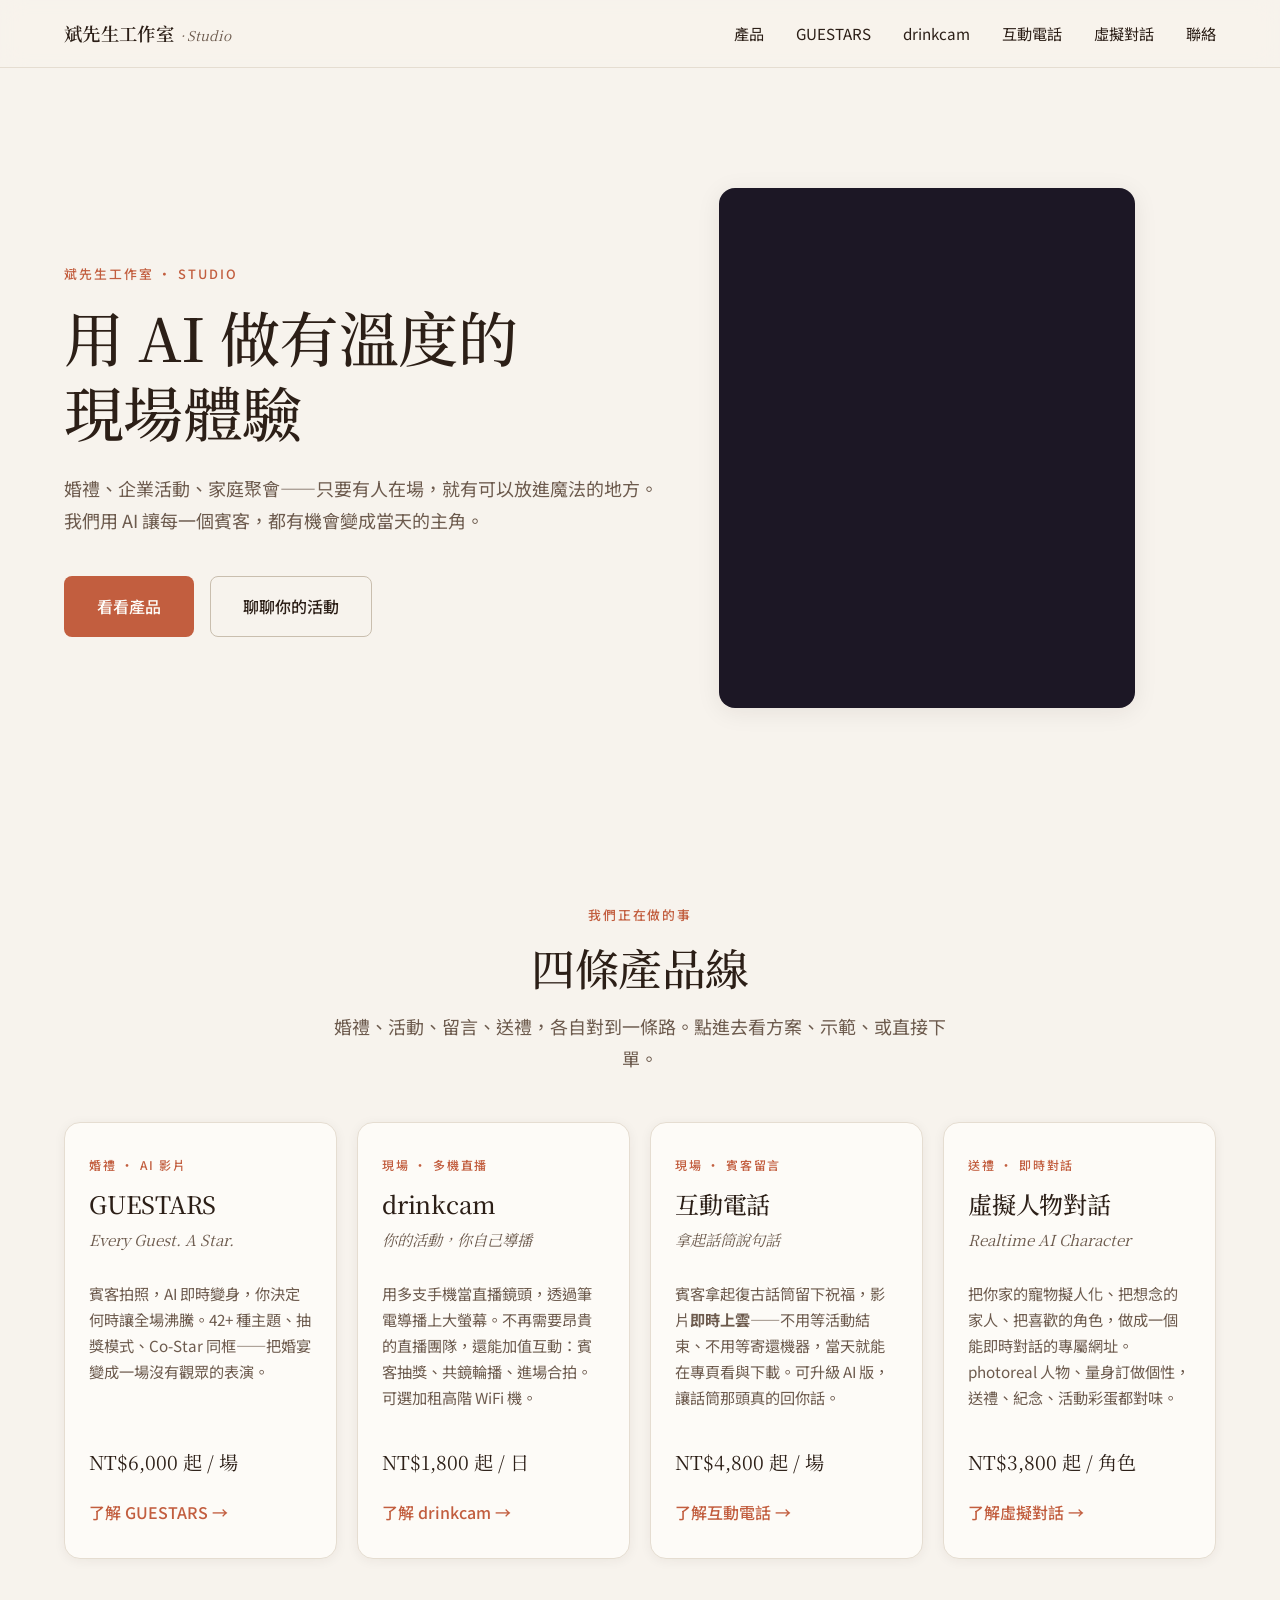
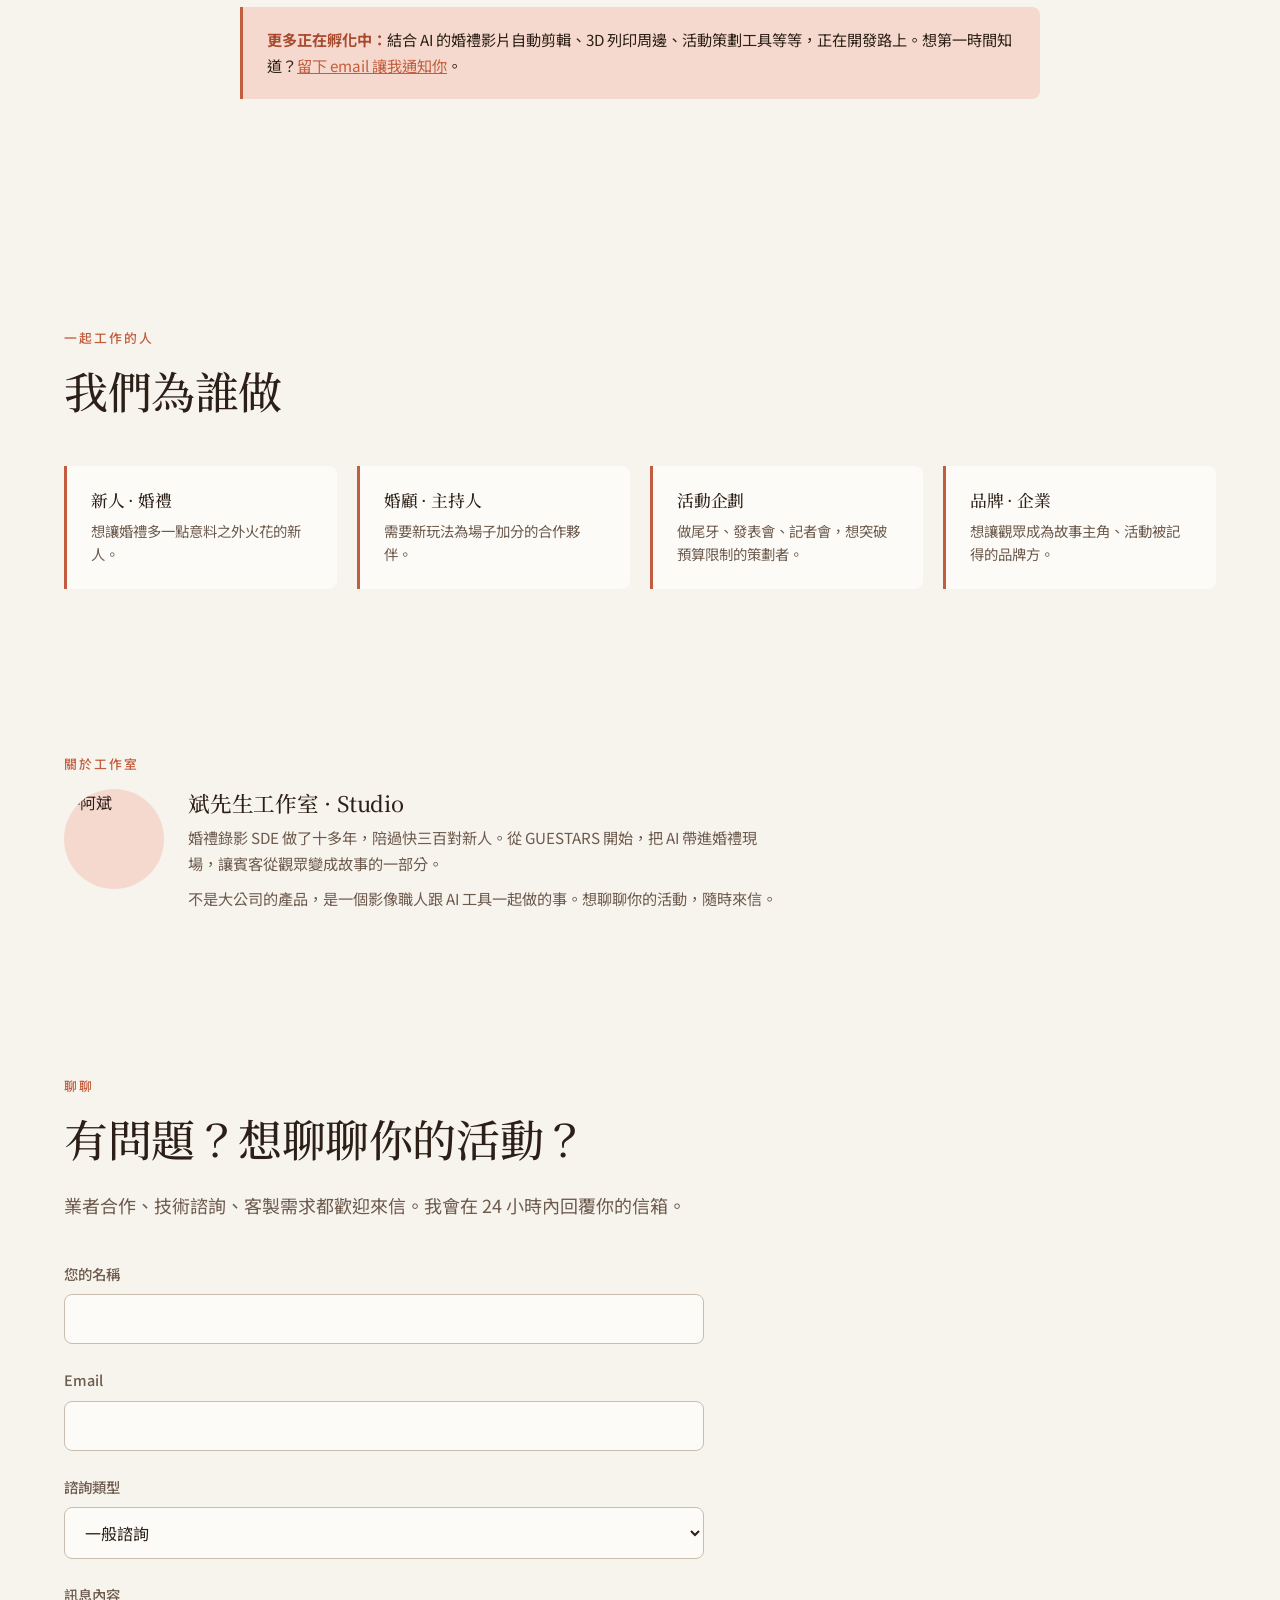
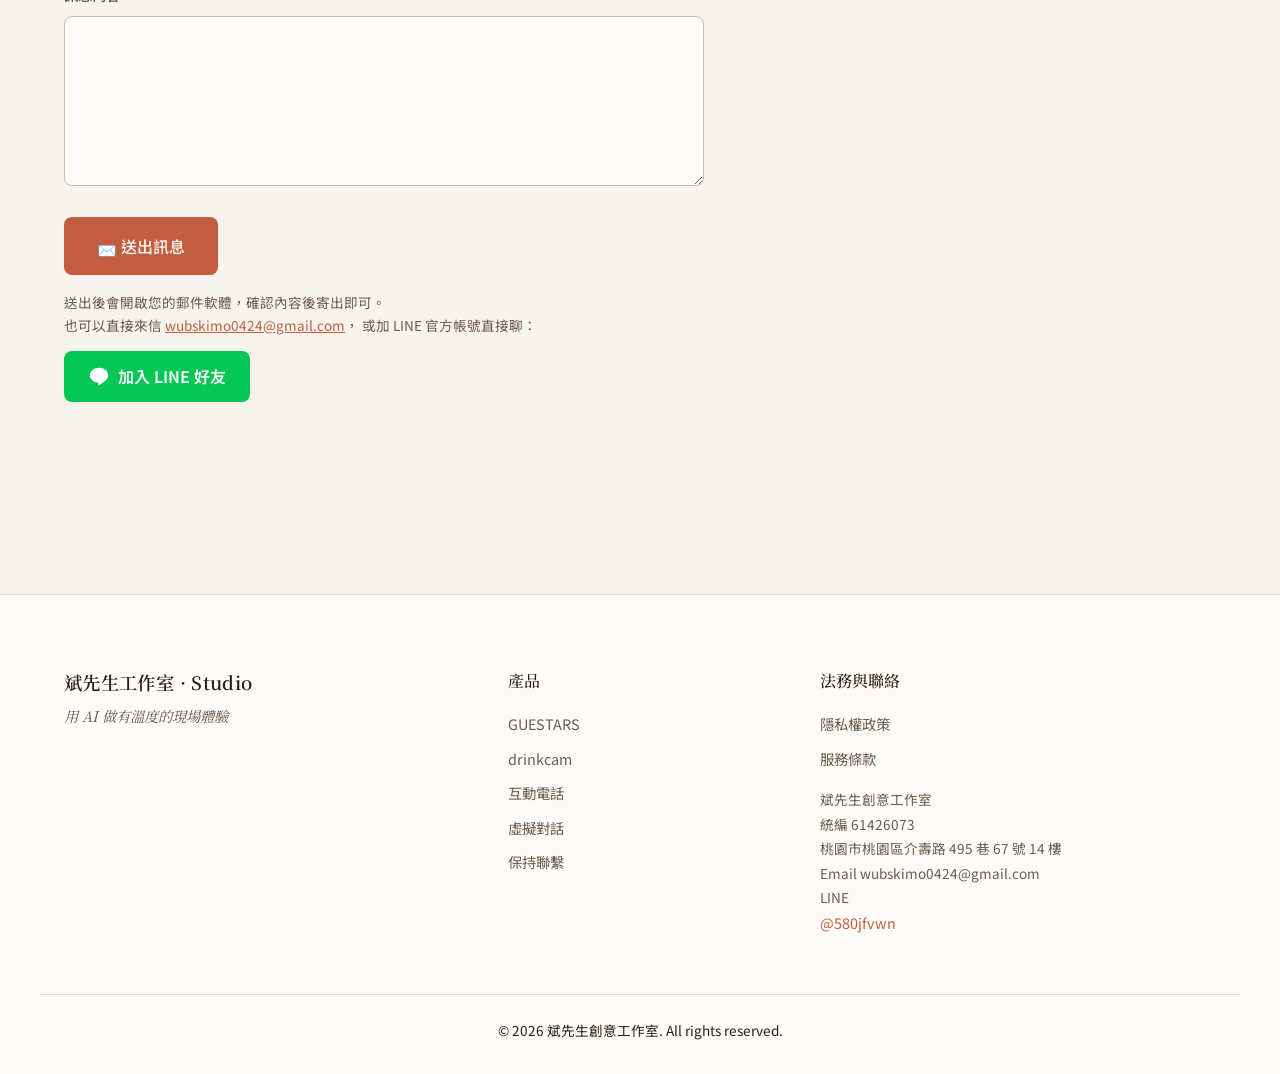
==== commit 033196ed: "全站加入 LINE 官方帳號 (@580jfvwn) - 七個頁面頁尾聯絡資訊加 LINE 連結 - 首頁聯絡區加綠色「加入 LINE 好友」按鈕(LINE 品牌色) - llms.txt 公司資訊補" ====
--- a/index.html
+++ b/index.html
@@ -286,8 +286,15 @@
           <p style="font-size:0.85rem; color:var(--text-secondary); margin-top:16px;">
             送出後會開啟您的郵件軟體，確認內容後寄出即可。<br>
             也可以直接來信
-            <a href="mailto:wubskimo0424@gmail.com" style="color:var(--accent);">wubskimo0424@gmail.com</a>。
+            <a href="mailto:wubskimo0424@gmail.com" style="color:var(--accent);">wubskimo0424@gmail.com</a>，
+            或加 LINE 官方帳號直接聊：
           </p>
+          <a href="https://line.me/R/ti/p/@580jfvwn" target="_blank" rel="noopener"
+             style="display:inline-flex; align-items:center; gap:8px; margin-top:14px; padding:12px 24px;
+                    background:#06C755; color:#fff; border-radius:8px; text-decoration:none; font-weight:600;">
+            <svg width="22" height="22" viewBox="0 0 24 24" fill="currentColor"><path d="M12 2C6.48 2 2 5.64 2 10.1c0 3.99 3.55 7.33 8.34 7.97.32.07.77.22.88.5.1.26.07.66.03.92l-.14.86c-.04.26-.2 1.01.88.55 1.09-.46 5.87-3.46 8.01-5.92C21.49 13.35 22 11.79 22 10.1 22 5.64 17.52 2 12 2z"/></svg>
+            加入 LINE 好友
+          </a>
         </form>
       </div>
     </section>
@@ -316,7 +323,8 @@
           斌先生創意工作室<br>
           統編 61426073<br>
           桃園市桃園區介壽路 495 巷 67 號 14 樓<br>
-          Email wubskimo0424@gmail.com
+          Email wubskimo0424@gmail.com<br>
+          LINE <a href="https://line.me/R/ti/p/@580jfvwn" target="_blank" rel="noopener" style="color:var(--accent);">@580jfvwn</a>
         </address>
       </div>
     </div>
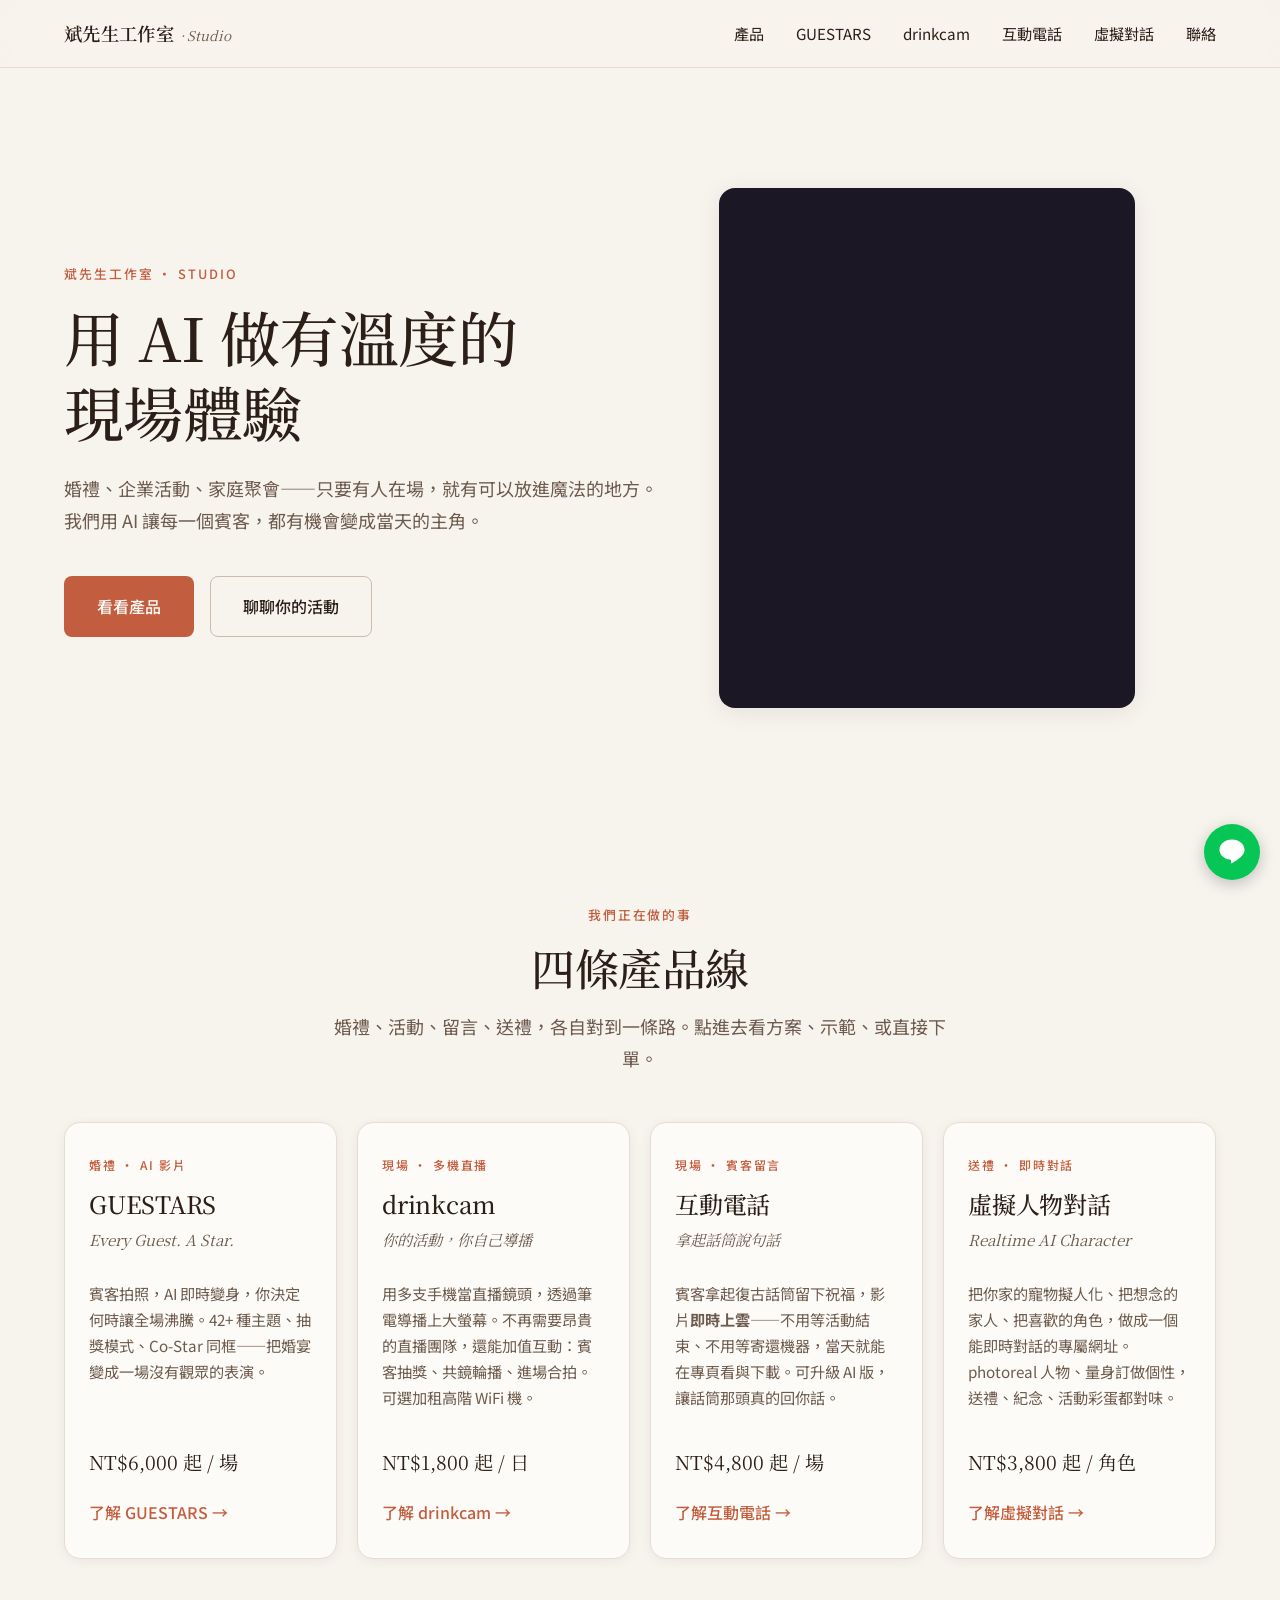
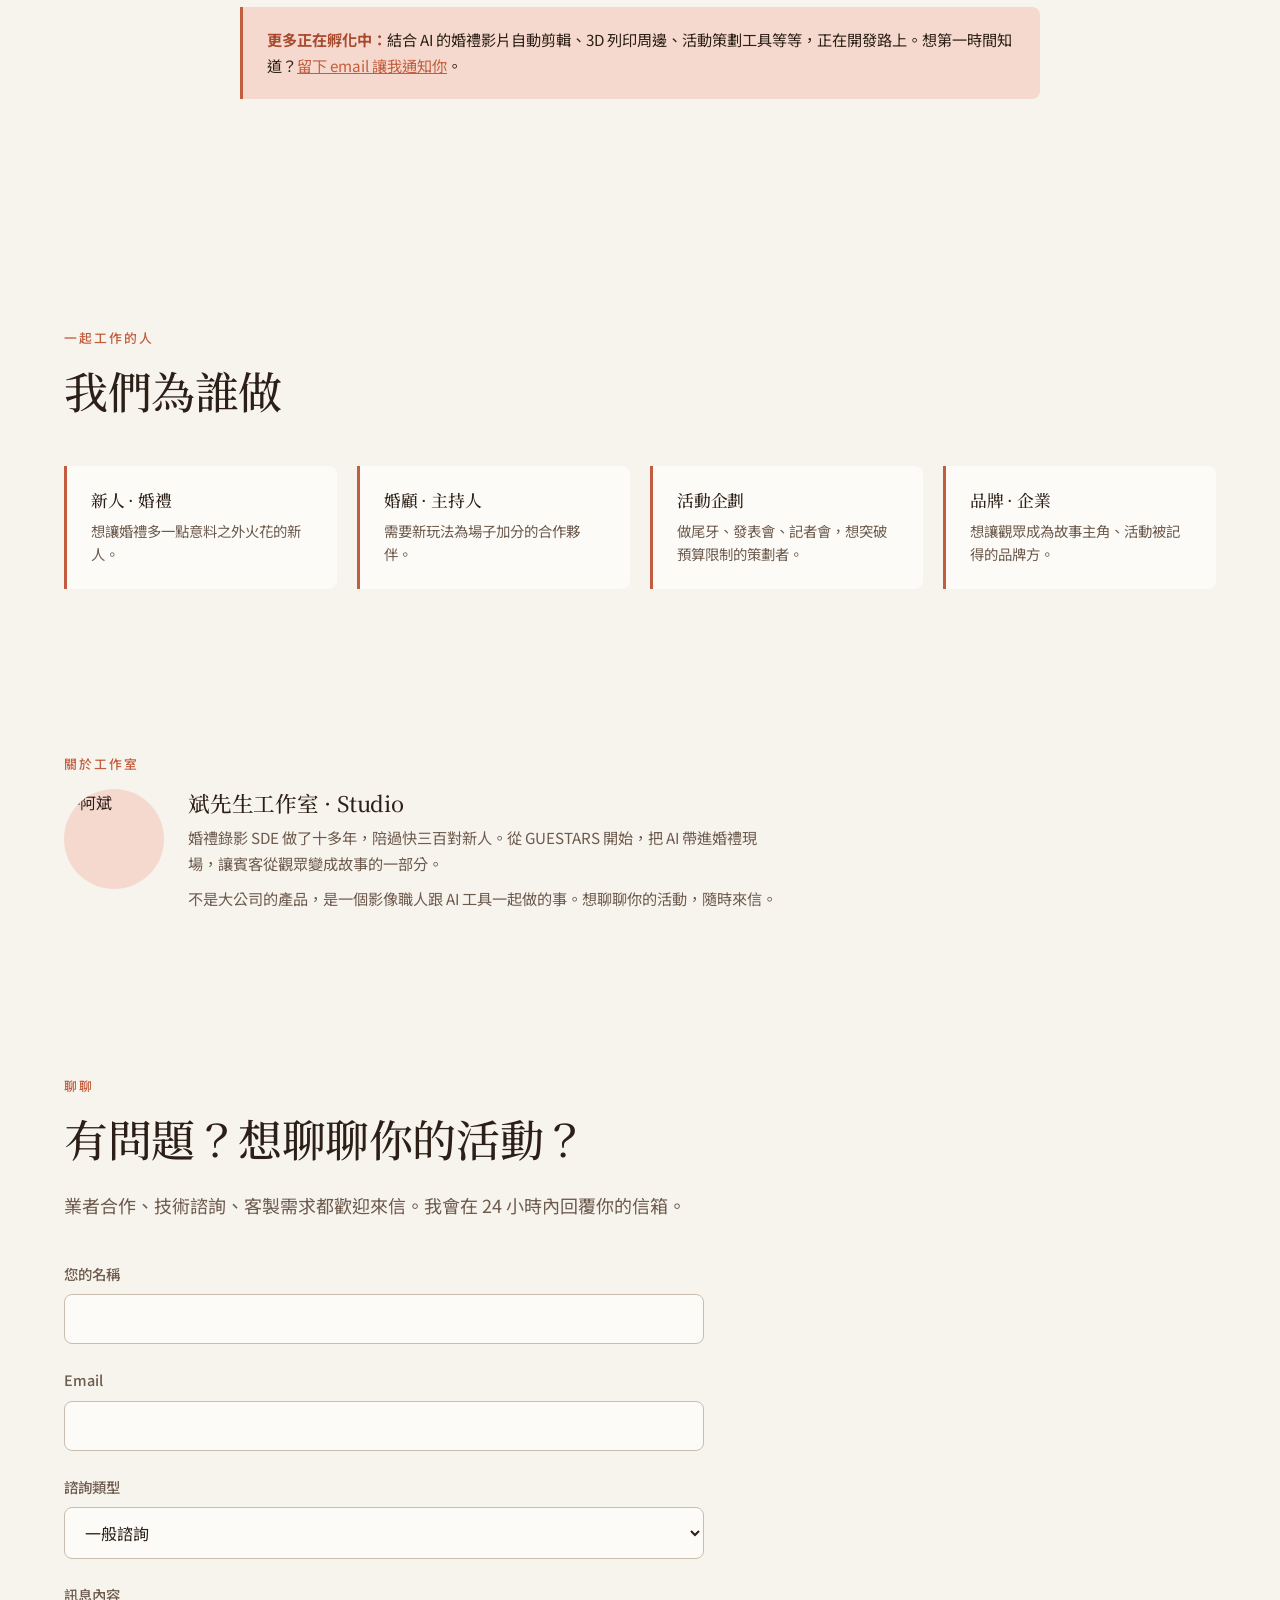
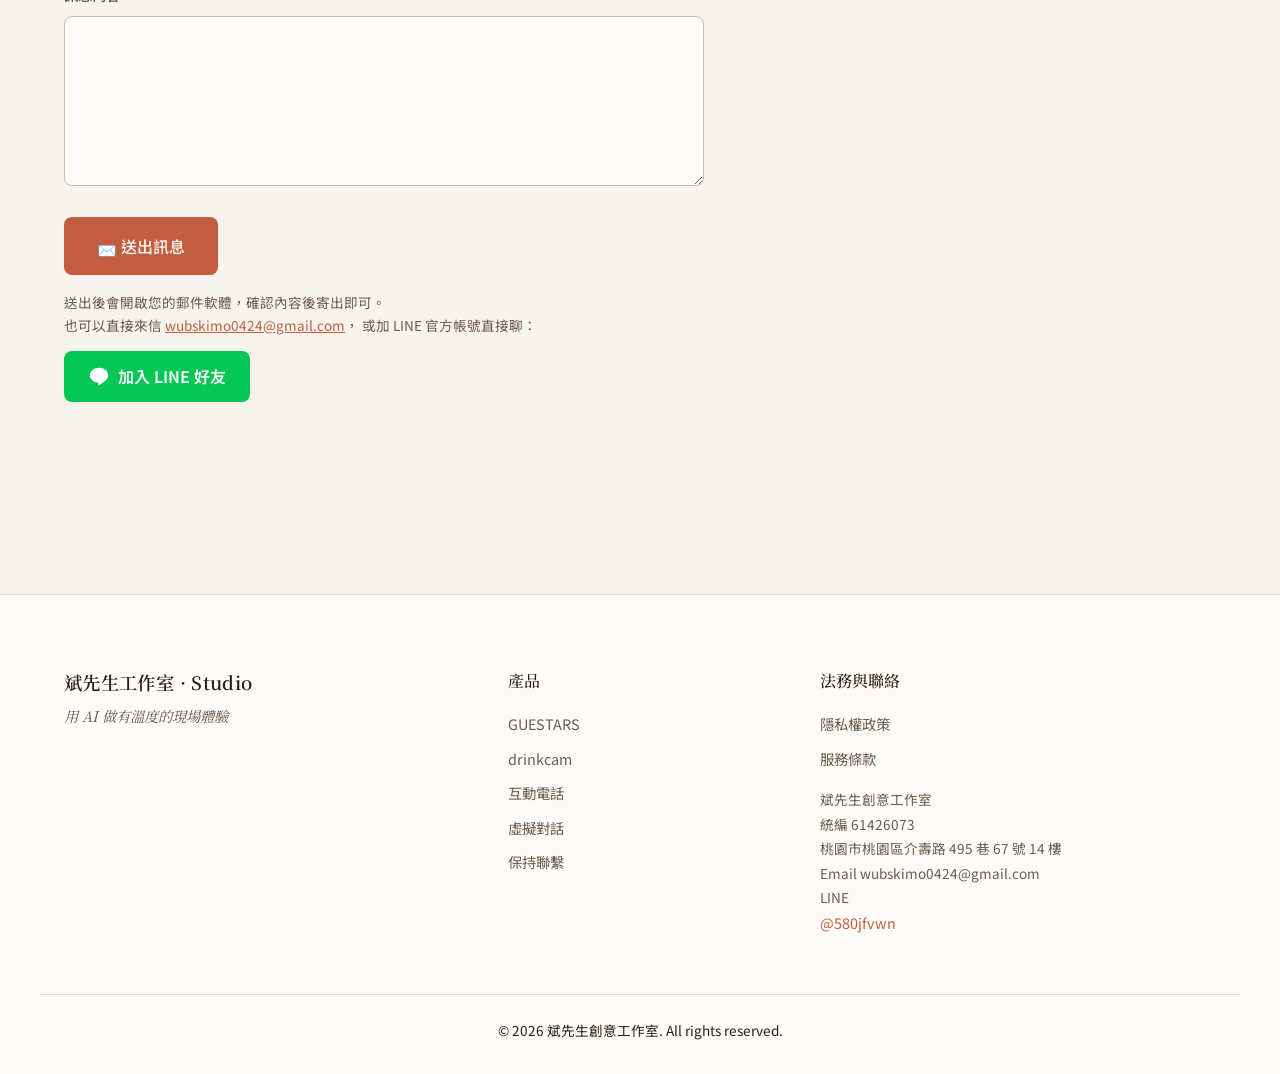
==== commit 55097996: "全站加入浮動 LINE 按鈕(右下角固定，捲動不消失) 自帶樣式避免 styles.css 快取延遲，手機縮小尺寸避免擋內容。  Co-Authored-By: Claude Opus 4.8 <no" ====
--- a/index.html
+++ b/index.html
@@ -364,5 +364,26 @@
     })();
   </script>
 
+  <!-- 浮動 LINE 按鈕 -->
+  <style>
+    .line-float {
+      position: fixed; right: 20px; bottom: 20px; z-index: 300;
+      width: 56px; height: 56px; background: #06C755; border-radius: 50%;
+      display: flex; align-items: center; justify-content: center;
+      box-shadow: 0 4px 16px rgba(0,0,0,.22);
+      transition: transform .2s, box-shadow .2s;
+    }
+    .line-float:hover { transform: scale(1.1); box-shadow: 0 6px 22px rgba(0,0,0,.3); }
+    .line-float svg { width: 30px; height: 30px; fill: #fff; }
+    @media (max-width: 600px) {
+      .line-float { right: 14px; bottom: 14px; width: 50px; height: 50px; }
+      .line-float svg { width: 27px; height: 27px; }
+    }
+  </style>
+  <a href="https://line.me/R/ti/p/@580jfvwn" target="_blank" rel="noopener"
+     class="line-float" aria-label="加入 LINE 好友，直接聊聊">
+    <svg viewBox="0 0 24 24"><path d="M12 2C6.48 2 2 5.64 2 10.1c0 3.99 3.55 7.33 8.34 7.97.32.07.77.22.88.5.1.26.07.66.03.92l-.14.86c-.04.26-.2 1.01.88.55 1.09-.46 5.87-3.46 8.01-5.92C21.49 13.35 22 11.79 22 10.1 22 5.64 17.52 2 12 2z"/></svg>
+  </a>
+
 </body>
 </html>
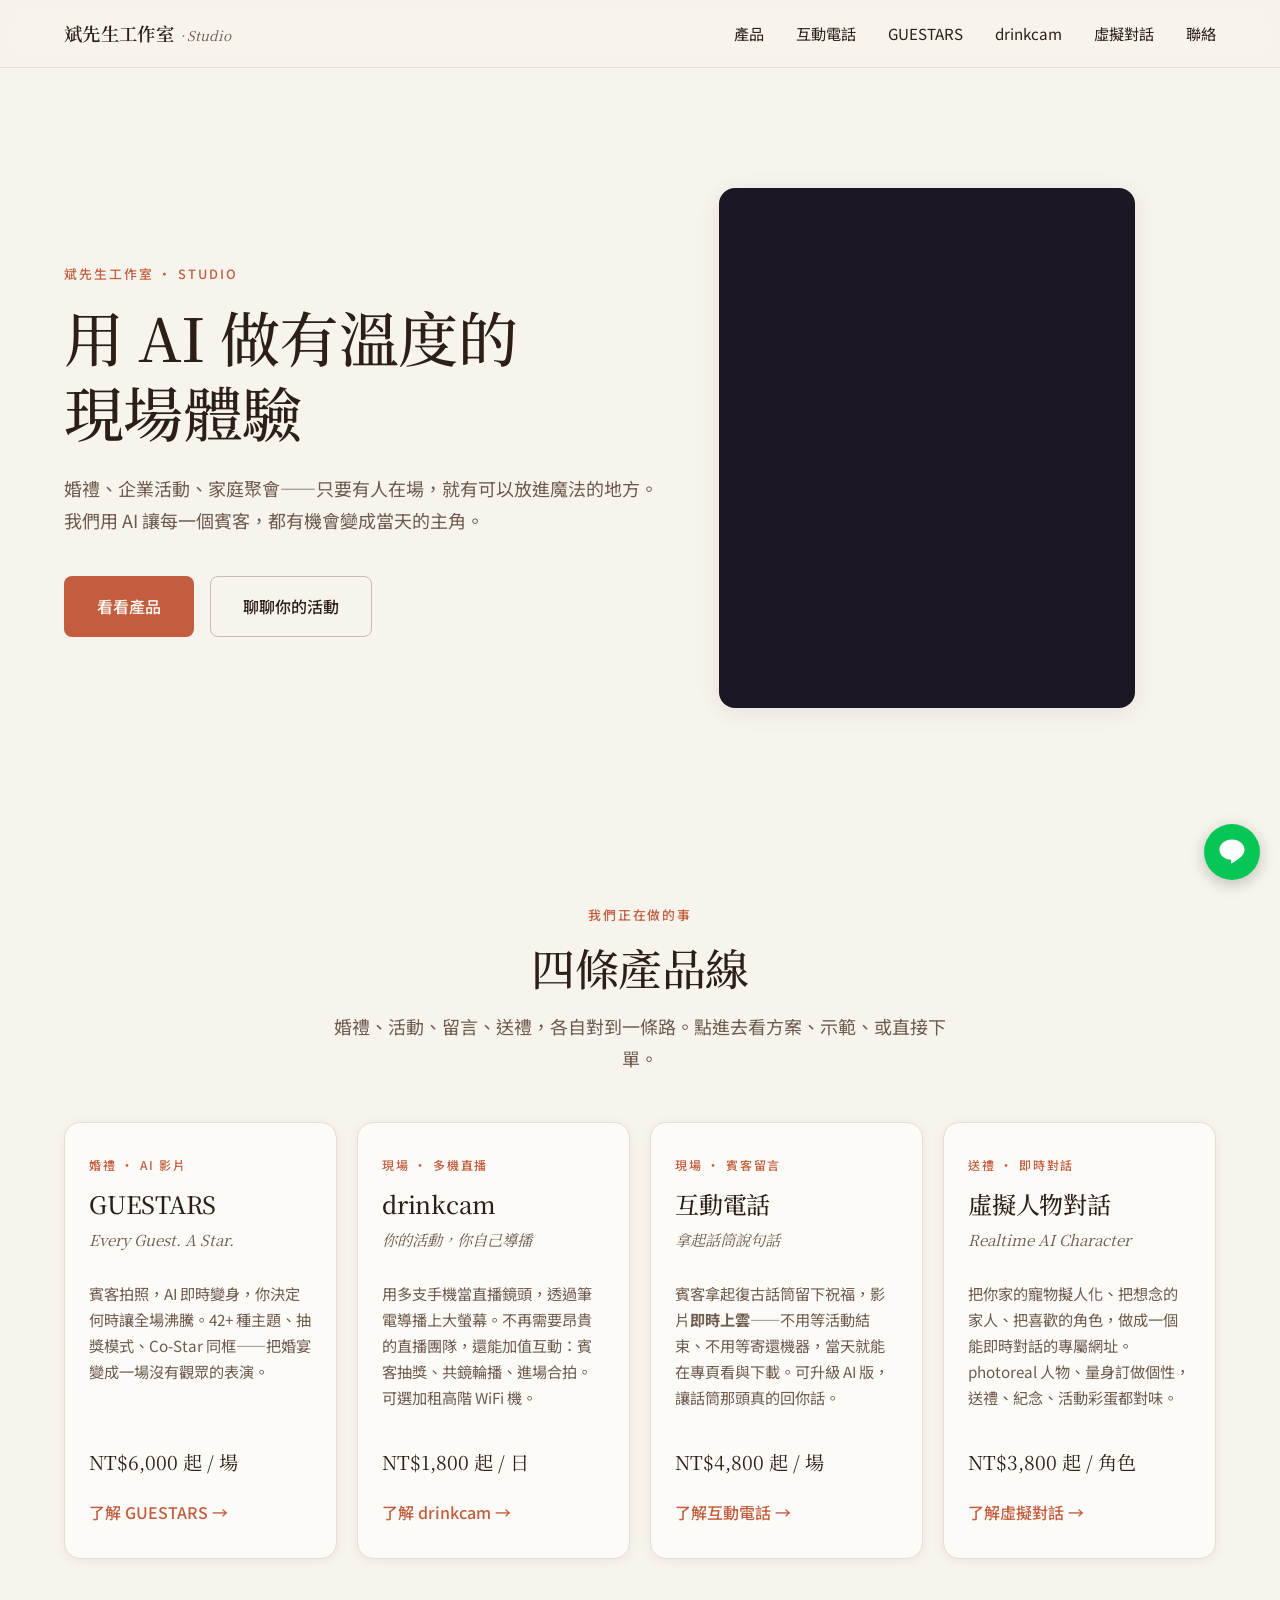
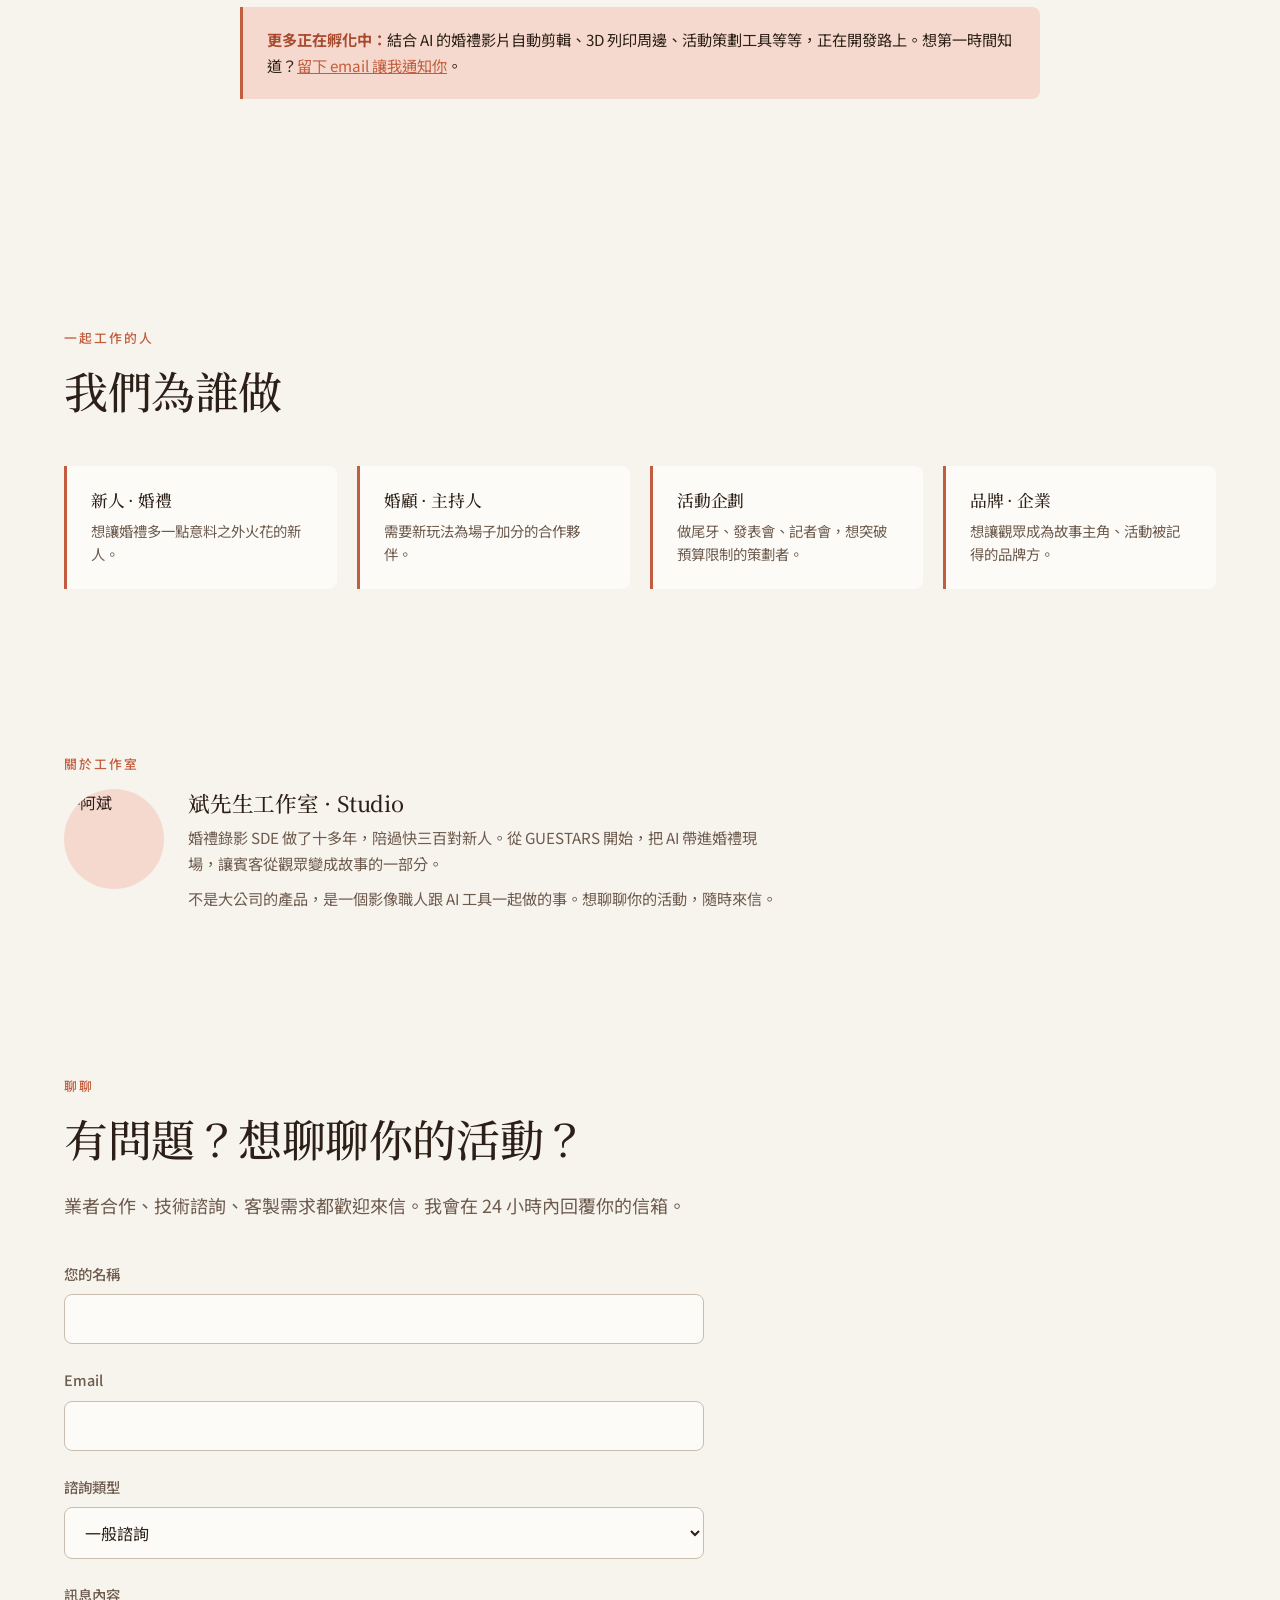
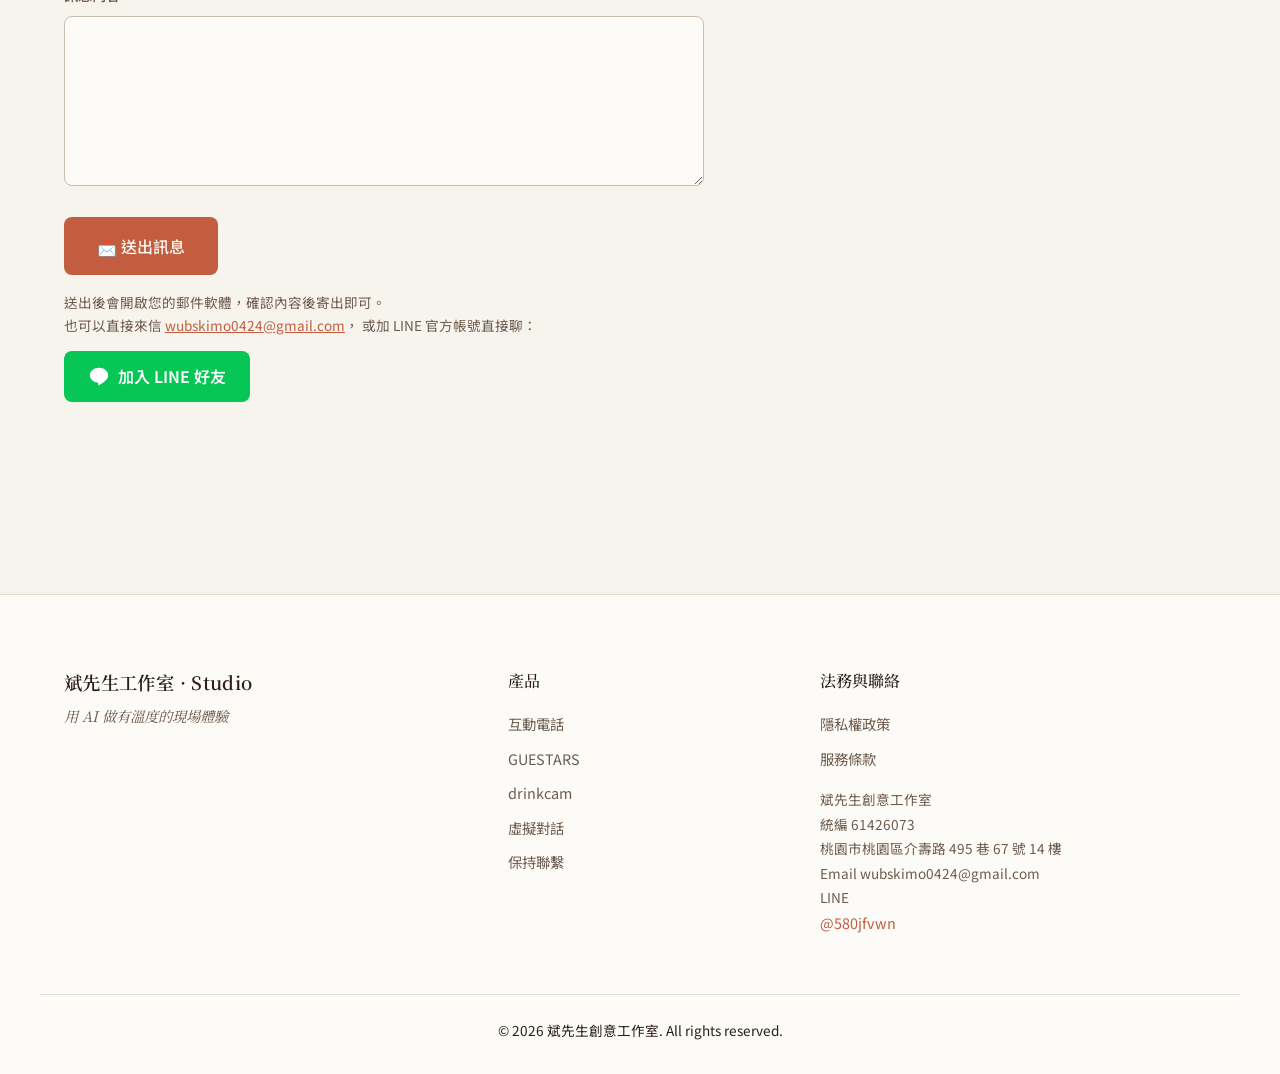
==== commit 7dfe85c7: "復古電話出租提前:首頁卡片第一位+熱門標、全站導覽移前、/phone 搜尋字優化(復古電話出租/婚禮留言電話/audio guestbook) Co-Authored-By: Claude Fable" ====
--- a/index.html
+++ b/index.html
@@ -4,7 +4,7 @@
   <meta charset="UTF-8">
   <meta name="viewport" content="width=device-width, initial-scale=1.0">
   <title>斌先生工作室 · Studio — 用 AI 做有溫度的現場體驗</title>
-  <meta name="description" content="斌先生工作室 · Studio。GUESTARS 婚禮 AI 影片、drinkcam 多機直播、互動電話賓客留言、虛擬人物即時對話，讓每一場活動裡的每一個賓客都成為主角。">
+  <meta name="description" content="斌先生工作室 · Studio。復古電話出租(賓客留言即時上雲)、GUESTARS 婚禮 AI 影片、drinkcam 多機直播、虛擬人物即時對話，讓每一場活動裡的每一個賓客都成為主角。">
   <meta property="og:title" content="斌先生工作室 · Studio">
   <meta property="og:description" content="用 AI 做有溫度的現場體驗">
   <link rel="preconnect" href="https://fonts.googleapis.com">
@@ -118,9 +118,9 @@
       </a>
       <div class="nav-links">
         <a href="#products">產品</a>
+        <a href="/phone">互動電話</a>
         <a href="/guestars">GUESTARS</a>
         <a href="/drinkcam">drinkcam</a>
-        <a href="/phone">互動電話</a>
         <a href="/virtualchar">虛擬對話</a>
         <a href="#contact">聯絡</a>
       </div>
@@ -309,9 +309,9 @@
       </div>
       <div class="footer-products">
         <p class="footer-heading">產品</p>
+        <a href="/phone">互動電話</a>
         <a href="/guestars">GUESTARS</a>
         <a href="/drinkcam">drinkcam</a>
-        <a href="/phone">互動電話</a>
         <a href="/virtualchar">虛擬對話</a>
         <a href="#contact">保持聯繫</a>
       </div>
